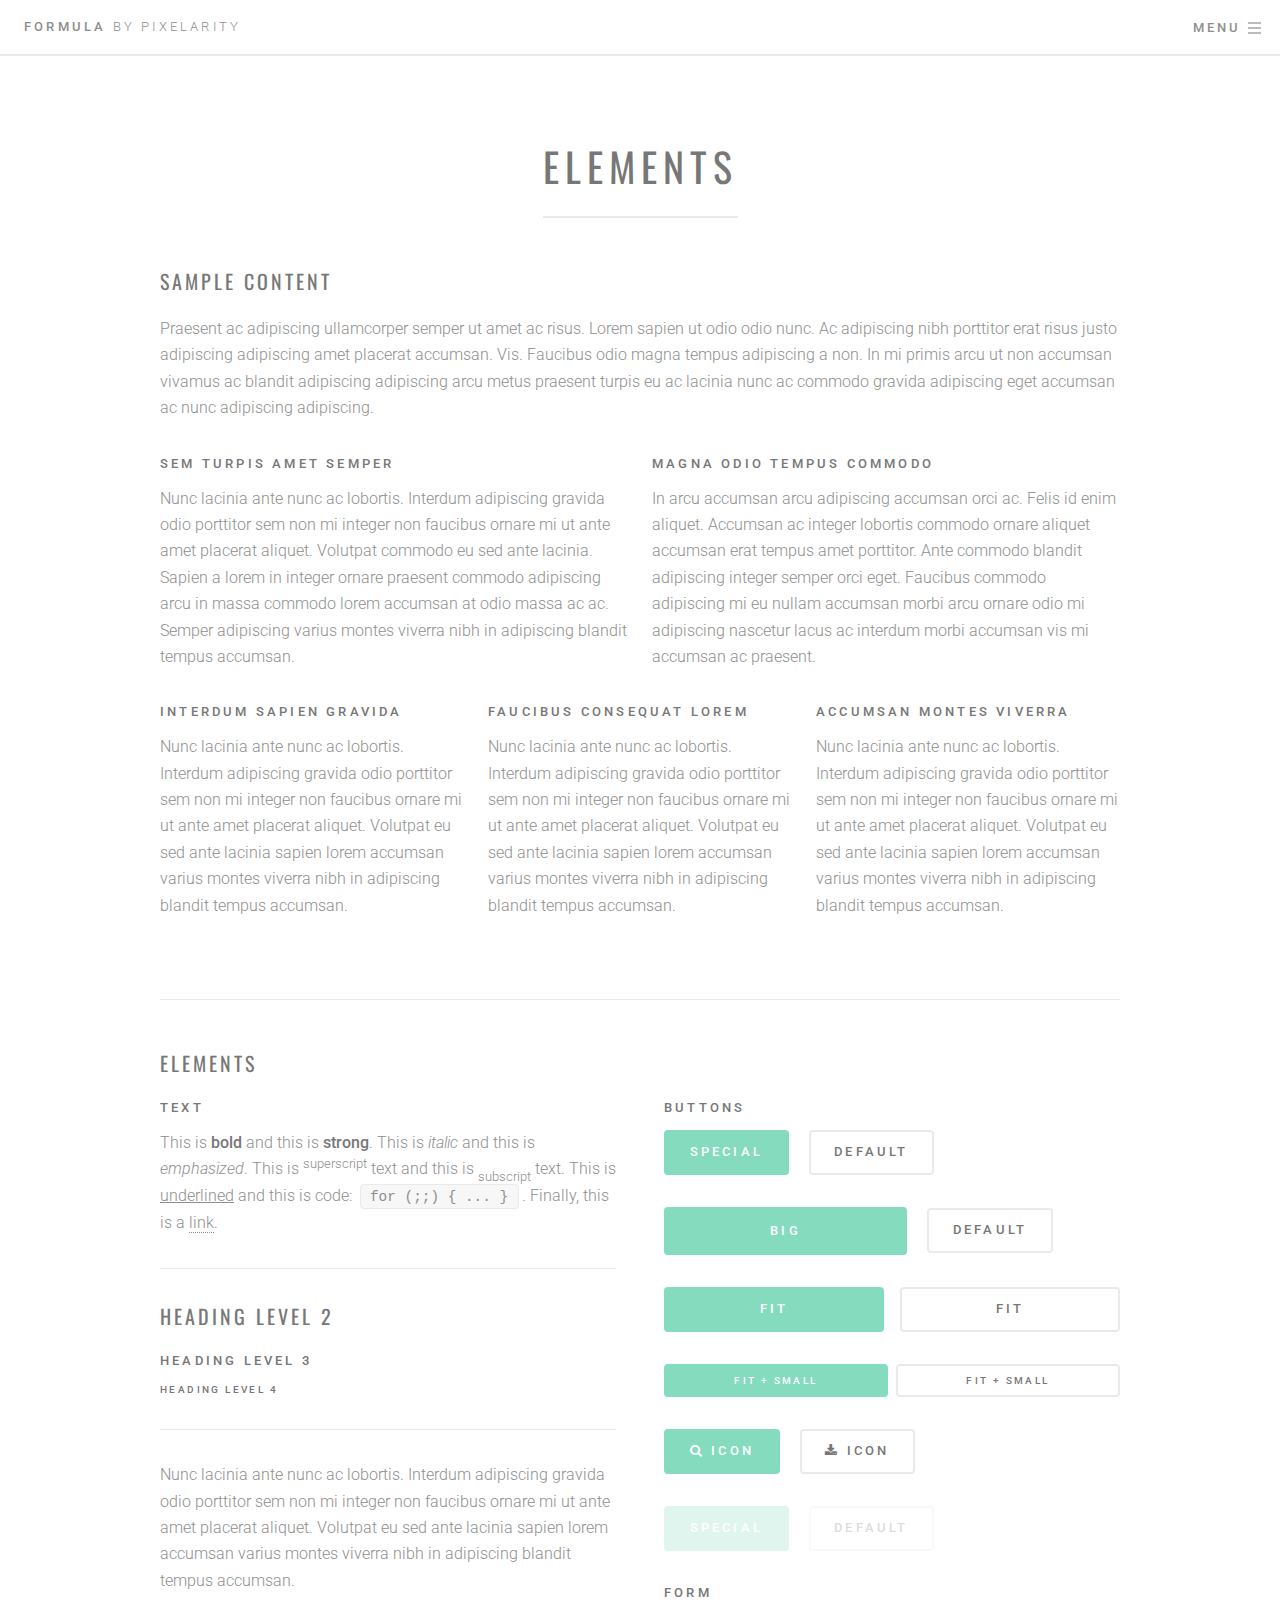
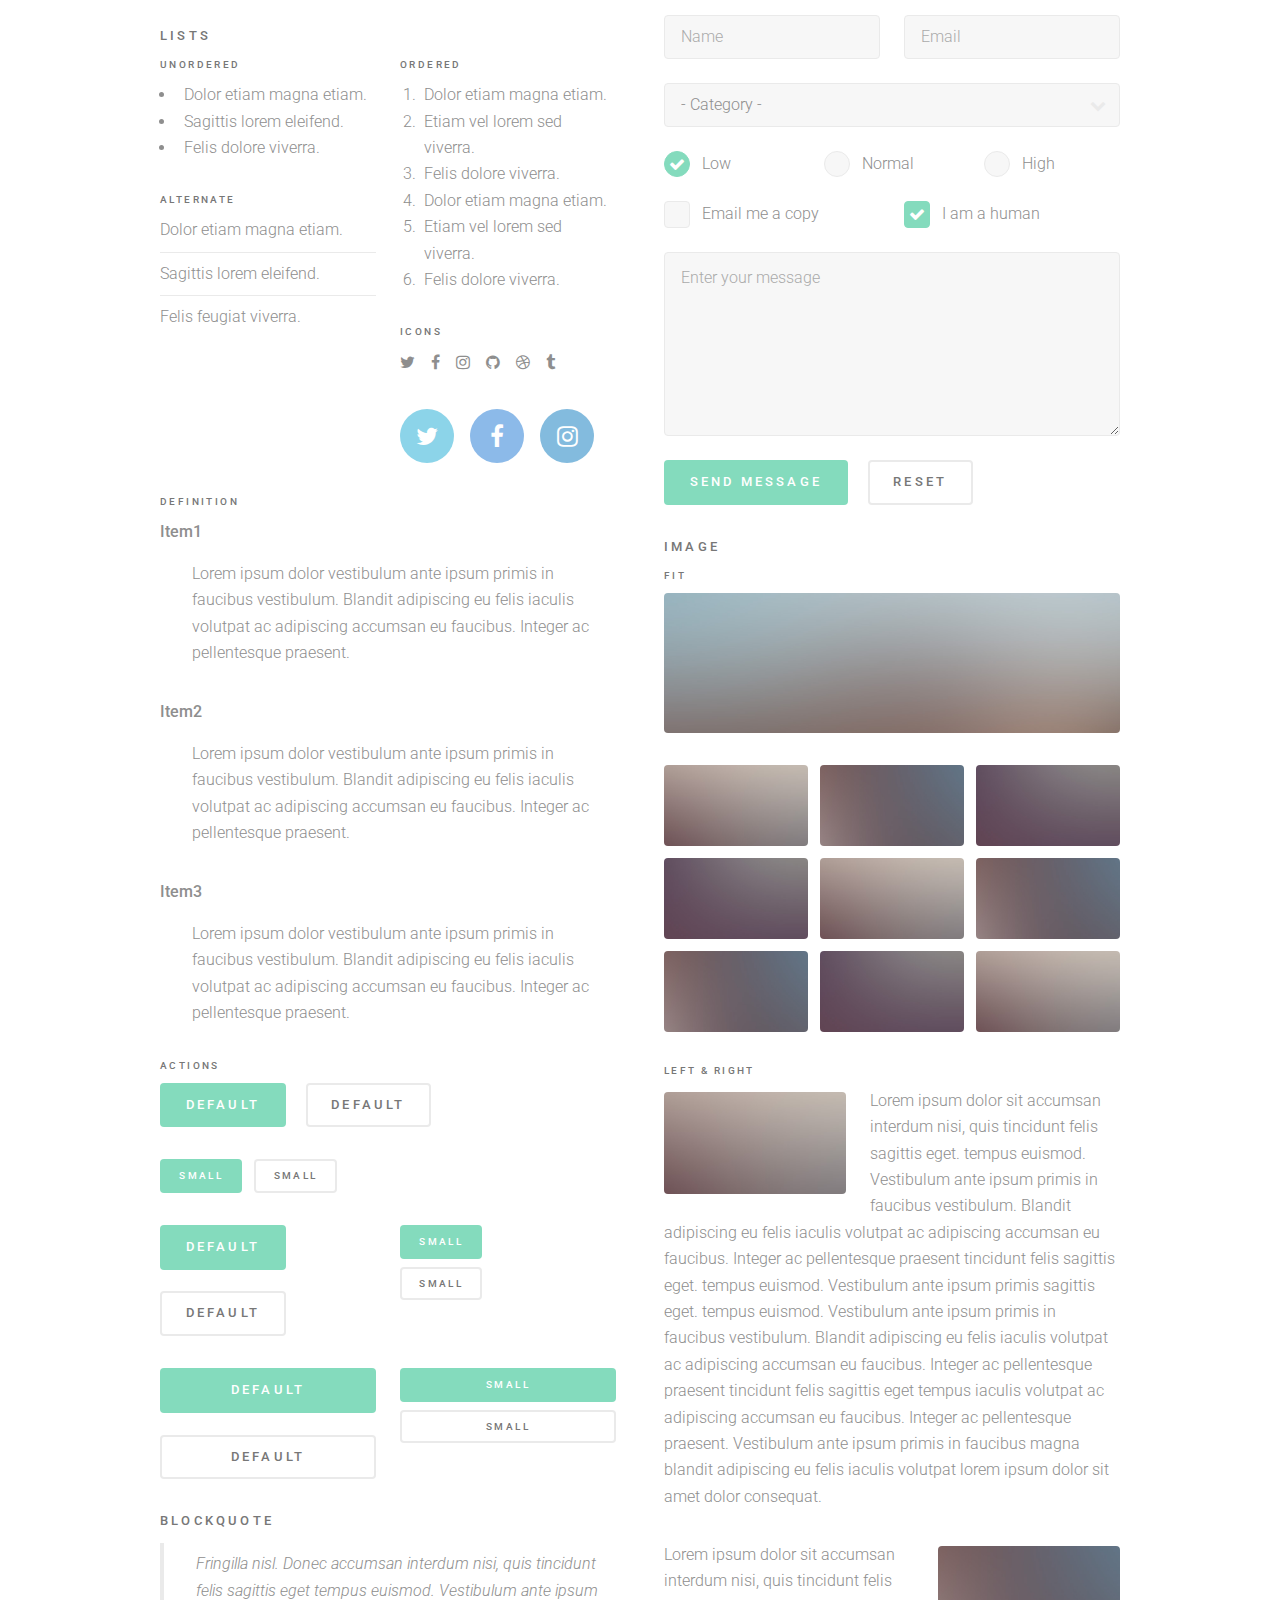
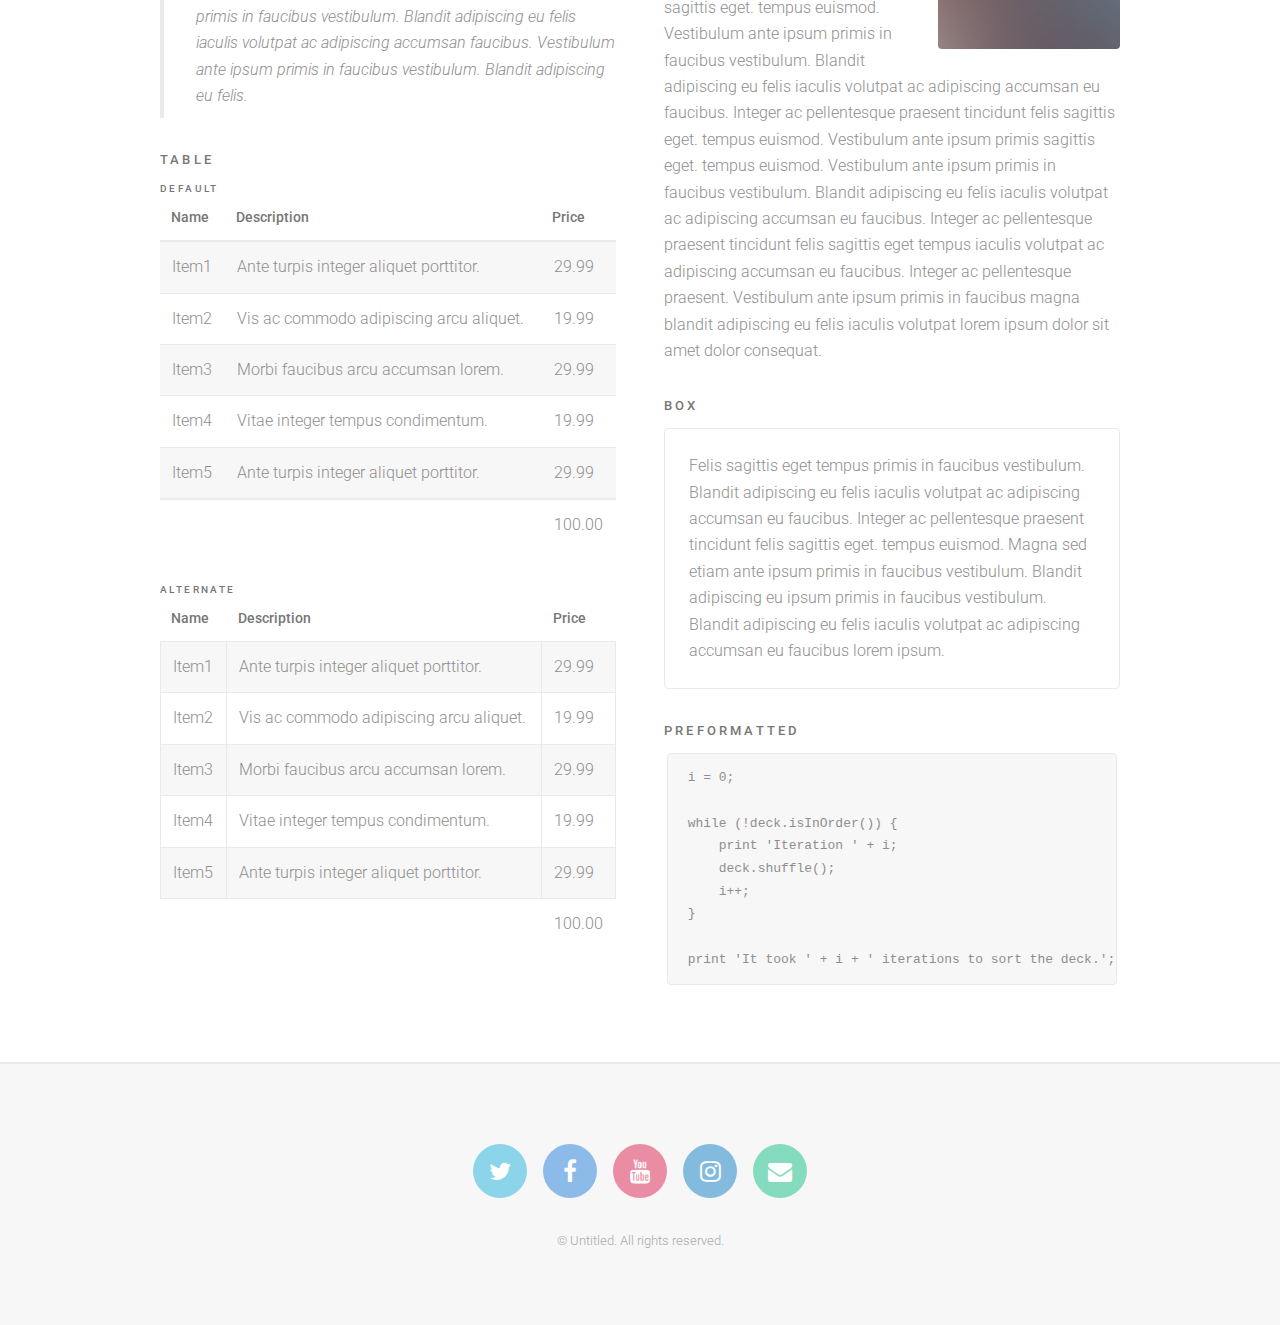
==== elements.html @ 095b9335 "Second commit" ====
<!DOCTYPE HTML>
<!--
	Formula by Pixelarity
	pixelarity.com | hello@pixelarity.com
	License: pixelarity.com/license
-->
<html>
	<head>
		<title>Untitled</title>
		<meta charset="utf-8" />
		<meta name="viewport" content="width=device-width, initial-scale=1" />
		<!--[if lte IE 8]><script src="assets/js/ie/html5shiv.js"></script><![endif]-->
		<link rel="stylesheet" href="assets/css/main.css" />
		<!--[if lte IE 9]><link rel="stylesheet" href="assets/css/ie9.css" /><![endif]-->
		<!--[if lte IE 8]><link rel="stylesheet" href="assets/css/ie8.css" /><![endif]-->
	</head>
	<body>

		<!-- Page Wrapper -->
			<div id="page-wrapper">

				<!-- Header -->
					<header id="header">
						<a href="index.html" class="logo">Formula <span>by Pixelarity</span></a>
						<nav>
							<ul>
								<li><a href="#menu">Menu</a></li>
							</ul>
						</nav>
					</header>

				<!-- Menu -->
					<nav id="menu">
						<ul class="links">
							<li><a href="index.html">Home</a></li>
							<li><a href="generic.html">Generic</a></li>
							<li><a href="elements.html">Elements</a></li>
						</ul>
						<ul class="actions vertical">
							<li><a href="#" class="button special fit">Sign Up</a></li>
							<li><a href="#" class="button fit">Log In</a></li>
						</ul>
					</nav>

				<!-- Wrapper -->
					<div id="wrapper">

						<!-- Main -->
							<section id="main" class="main">
								<div class="inner">
									<header class="major">
										<h1>Elements</h1>
									</header>

									<!-- Content -->
										<h2 id="content">Sample Content</h2>
										<p>Praesent ac adipiscing ullamcorper semper ut amet ac risus. Lorem sapien ut odio odio nunc. Ac adipiscing nibh porttitor erat risus justo adipiscing adipiscing amet placerat accumsan. Vis. Faucibus odio magna tempus adipiscing a non. In mi primis arcu ut non accumsan vivamus ac blandit adipiscing adipiscing arcu metus praesent turpis eu ac lacinia nunc ac commodo gravida adipiscing eget accumsan ac nunc adipiscing adipiscing.</p>
										<div class="row">
											<div class="6u 12u$(small)">
												<h3>Sem turpis amet semper</h3>
												<p>Nunc lacinia ante nunc ac lobortis. Interdum adipiscing gravida odio porttitor sem non mi integer non faucibus ornare mi ut ante amet placerat aliquet. Volutpat commodo eu sed ante lacinia. Sapien a lorem in integer ornare praesent commodo adipiscing arcu in massa commodo lorem accumsan at odio massa ac ac. Semper adipiscing varius montes viverra nibh in adipiscing blandit tempus accumsan.</p>
											</div>
											<div class="6u$ 12u$(small)">
												<h3>Magna odio tempus commodo</h3>
												<p>In arcu accumsan arcu adipiscing accumsan orci ac. Felis id enim aliquet. Accumsan ac integer lobortis commodo ornare aliquet accumsan erat tempus amet porttitor. Ante commodo blandit adipiscing integer semper orci eget. Faucibus commodo adipiscing mi eu nullam accumsan morbi arcu ornare odio mi adipiscing nascetur lacus ac interdum morbi accumsan vis mi accumsan ac praesent.</p>
											</div>
											<!-- Break -->
											<div class="4u 12u$(medium)">
												<h3>Interdum sapien gravida</h3>
												<p>Nunc lacinia ante nunc ac lobortis. Interdum adipiscing gravida odio porttitor sem non mi integer non faucibus ornare mi ut ante amet placerat aliquet. Volutpat eu sed ante lacinia sapien lorem accumsan varius montes viverra nibh in adipiscing blandit tempus accumsan.</p>
											</div>
											<div class="4u 12u$(medium)">
												<h3>Faucibus consequat lorem</h3>
												<p>Nunc lacinia ante nunc ac lobortis. Interdum adipiscing gravida odio porttitor sem non mi integer non faucibus ornare mi ut ante amet placerat aliquet. Volutpat eu sed ante lacinia sapien lorem accumsan varius montes viverra nibh in adipiscing blandit tempus accumsan.</p>
											</div>
											<div class="4u$ 12u$(medium)">
												<h3>Accumsan montes viverra</h3>
												<p>Nunc lacinia ante nunc ac lobortis. Interdum adipiscing gravida odio porttitor sem non mi integer non faucibus ornare mi ut ante amet placerat aliquet. Volutpat eu sed ante lacinia sapien lorem accumsan varius montes viverra nibh in adipiscing blandit tempus accumsan.</p>
											</div>
										</div>

									<hr class="major" />

									<!-- Elements -->
										<h2 id="elements">Elements</h2>
										<div class="row 200%">
											<div class="6u 12u$(medium)">

												<!-- Text stuff -->
													<h3>Text</h3>
													<p>This is <b>bold</b> and this is <strong>strong</strong>. This is <i>italic</i> and this is <em>emphasized</em>.
													This is <sup>superscript</sup> text and this is <sub>subscript</sub> text.
													This is <u>underlined</u> and this is code: <code>for (;;) { ... }</code>.
													Finally, this is a <a href="#">link</a>.</p>
													<hr />
													<h2>Heading Level 2</h2>
													<h3>Heading Level 3</h3>
													<h4>Heading Level 4</h4>
													<hr />
													<p>Nunc lacinia ante nunc ac lobortis. Interdum adipiscing gravida odio porttitor sem non mi integer non faucibus ornare mi ut ante amet placerat aliquet. Volutpat eu sed ante lacinia sapien lorem accumsan varius montes viverra nibh in adipiscing blandit tempus accumsan.</p>

												<!-- Lists -->
													<h3>Lists</h3>
													<div class="row">
														<div class="6u 12u$(small)">

															<h4>Unordered</h4>
															<ul>
																<li>Dolor etiam magna etiam.</li>
																<li>Sagittis lorem eleifend.</li>
																<li>Felis dolore viverra.</li>
															</ul>

															<h4>Alternate</h4>
															<ul class="alt">
																<li>Dolor etiam magna etiam.</li>
																<li>Sagittis lorem eleifend.</li>
																<li>Felis feugiat viverra.</li>
															</ul>

														</div>
														<div class="6u$ 12u$(small)">

															<h4>Ordered</h4>
															<ol>
																<li>Dolor etiam magna etiam.</li>
																<li>Etiam vel lorem sed viverra.</li>
																<li>Felis dolore viverra.</li>
																<li>Dolor etiam magna etiam.</li>
																<li>Etiam vel lorem sed viverra.</li>
																<li>Felis dolore viverra.</li>
															</ol>

															<h4>Icons</h4>
															<ul class="icons">
																<li><a href="#" class="icon fa-twitter"><span class="label">Twitter</span></a></li>
																<li><a href="#" class="icon fa-facebook"><span class="label">Facebook</span></a></li>
																<li><a href="#" class="icon fa-instagram"><span class="label">Instagram</span></a></li>
																<li><a href="#" class="icon fa-github"><span class="label">Github</span></a></li>
																<li><a href="#" class="icon fa-dribbble"><span class="label">Dribbble</span></a></li>
																<li><a href="#" class="icon fa-tumblr"><span class="label">Tumblr</span></a></li>
															</ul>
															<ul class="icons">
																<li><a href="#" class="icon alt fa-twitter"><span class="label">Twitter</span></a></li>
																<li><a href="#" class="icon alt fa-facebook"><span class="label">Facebook</span></a></li>
																<li><a href="#" class="icon alt fa-instagram"><span class="label">Instagram</span></a></li>
															</ul>

														</div>
													</div>
													<h4>Definition</h4>
													<dl>
														<dt>Item1</dt>
														<dd>
															<p>Lorem ipsum dolor vestibulum ante ipsum primis in faucibus vestibulum. Blandit adipiscing eu felis iaculis volutpat ac adipiscing accumsan eu faucibus. Integer ac pellentesque praesent.</p>
														</dd>
														<dt>Item2</dt>
														<dd>
															<p>Lorem ipsum dolor vestibulum ante ipsum primis in faucibus vestibulum. Blandit adipiscing eu felis iaculis volutpat ac adipiscing accumsan eu faucibus. Integer ac pellentesque praesent.</p>
														</dd>
														<dt>Item3</dt>
														<dd>
															<p>Lorem ipsum dolor vestibulum ante ipsum primis in faucibus vestibulum. Blandit adipiscing eu felis iaculis volutpat ac adipiscing accumsan eu faucibus. Integer ac pellentesque praesent.</p>
														</dd>
													</dl>

													<h4>Actions</h4>
													<ul class="actions">
														<li><a href="#" class="button special">Default</a></li>
														<li><a href="#" class="button">Default</a></li>
													</ul>
													<ul class="actions small">
														<li><a href="#" class="button special small">Small</a></li>
														<li><a href="#" class="button small">Small</a></li>
													</ul>
													<div class="row">
														<div class="6u 12u$(small)">
															<ul class="actions vertical">
																<li><a href="#" class="button special">Default</a></li>
																<li><a href="#" class="button">Default</a></li>
															</ul>
														</div>
														<div class="6u$ 12u$(small)">
															<ul class="actions vertical small">
																<li><a href="#" class="button special small">Small</a></li>
																<li><a href="#" class="button small">Small</a></li>
															</ul>
														</div>
														<div class="6u 12u$(small)">
															<ul class="actions vertical">
																<li><a href="#" class="button special fit">Default</a></li>
																<li><a href="#" class="button fit">Default</a></li>
															</ul>
														</div>
														<div class="6u$ 12u$(small)">
															<ul class="actions vertical small">
																<li><a href="#" class="button special small fit">Small</a></li>
																<li><a href="#" class="button small fit">Small</a></li>
															</ul>
														</div>
													</div>

												<!-- Blockquote -->
													<h3>Blockquote</h3>
													<blockquote>Fringilla nisl. Donec accumsan interdum nisi, quis tincidunt felis sagittis eget tempus euismod. Vestibulum ante ipsum primis in faucibus vestibulum. Blandit adipiscing eu felis iaculis volutpat ac adipiscing accumsan faucibus. Vestibulum ante ipsum primis in faucibus vestibulum. Blandit adipiscing eu felis.</blockquote>

												<!-- Table -->
													<h3>Table</h3>

													<h4>Default</h4>
													<div class="table-wrapper">
														<table>
															<thead>
																<tr>
																	<th>Name</th>
																	<th>Description</th>
																	<th>Price</th>
																</tr>
															</thead>
															<tbody>
																<tr>
																	<td>Item1</td>
																	<td>Ante turpis integer aliquet porttitor.</td>
																	<td>29.99</td>
																</tr>
																<tr>
																	<td>Item2</td>
																	<td>Vis ac commodo adipiscing arcu aliquet.</td>
																	<td>19.99</td>
																</tr>
																<tr>
																	<td>Item3</td>
																	<td> Morbi faucibus arcu accumsan lorem.</td>
																	<td>29.99</td>
																</tr>
																<tr>
																	<td>Item4</td>
																	<td>Vitae integer tempus condimentum.</td>
																	<td>19.99</td>
																</tr>
																<tr>
																	<td>Item5</td>
																	<td>Ante turpis integer aliquet porttitor.</td>
																	<td>29.99</td>
																</tr>
															</tbody>
															<tfoot>
																<tr>
																	<td colspan="2"></td>
																	<td>100.00</td>
																</tr>
															</tfoot>
														</table>
													</div>

													<h4>Alternate</h4>
													<div class="table-wrapper">
														<table class="alt">
															<thead>
																<tr>
																	<th>Name</th>
																	<th>Description</th>
																	<th>Price</th>
																</tr>
															</thead>
															<tbody>
																<tr>
																	<td>Item1</td>
																	<td>Ante turpis integer aliquet porttitor.</td>
																	<td>29.99</td>
																</tr>
																<tr>
																	<td>Item2</td>
																	<td>Vis ac commodo adipiscing arcu aliquet.</td>
																	<td>19.99</td>
																</tr>
																<tr>
																	<td>Item3</td>
																	<td> Morbi faucibus arcu accumsan lorem.</td>
																	<td>29.99</td>
																</tr>
																<tr>
																	<td>Item4</td>
																	<td>Vitae integer tempus condimentum.</td>
																	<td>19.99</td>
																</tr>
																<tr>
																	<td>Item5</td>
																	<td>Ante turpis integer aliquet porttitor.</td>
																	<td>29.99</td>
																</tr>
															</tbody>
															<tfoot>
																<tr>
																	<td colspan="2"></td>
																	<td>100.00</td>
																</tr>
															</tfoot>
														</table>
													</div>

											</div>
											<div class="6u$ 12u$(medium)">

												<!-- Buttons -->
													<h3>Buttons</h3>
													<ul class="actions">
														<li><a href="#" class="button special">Special</a></li>
														<li><a href="#" class="button">Default</a></li>
													</ul>
													<ul class="actions">
														<li><a href="#" class="button special big">Big</a></li>
														<li><a href="#" class="button">Default</a></li>
													</ul>
													<ul class="actions fit">
														<li><a href="#" class="button special fit">Fit</a></li>
														<li><a href="#" class="button fit">Fit</a></li>
													</ul>
													<ul class="actions fit small">
														<li><a href="#" class="button special fit small">Fit + Small</a></li>
														<li><a href="#" class="button fit small">Fit + Small</a></li>
													</ul>
													<ul class="actions">
														<li><a href="#" class="button special icon fa-search">Icon</a></li>
														<li><a href="#" class="button icon fa-download">Icon</a></li>
													</ul>
													<ul class="actions">
														<li><span class="button special disabled">Special</span></li>
														<li><span class="button disabled">Default</span></li>
													</ul>

												<!-- Form -->
													<h3>Form</h3>

													<form method="post" action="#">
														<div class="row uniform">
															<div class="6u 12u$(xsmall)">
																<input type="text" name="name" id="name" value="" placeholder="Name" />
															</div>
															<div class="6u$ 12u$(xsmall)">
																<input type="email" name="email" id="email" value="" placeholder="Email" />
															</div>
															<!-- Break -->
															<div class="12u$">
																<div class="select-wrapper">
																	<select name="category" id="category">
																		<option value="">- Category -</option>
																		<option value="1">Manufacturing</option>
																		<option value="1">Shipping</option>
																		<option value="1">Administration</option>
																		<option value="1">Human Resources</option>
																	</select>
																</div>
															</div>
															<!-- Break -->
															<div class="4u 12u$(small)">
																<input type="radio" id="priority-low" name="priority" checked>
																<label for="priority-low">Low</label>
															</div>
															<div class="4u 12u$(small)">
																<input type="radio" id="priority-normal" name="priority">
																<label for="priority-normal">Normal</label>
															</div>
															<div class="4u$ 12u$(small)">
																<input type="radio" id="priority-high" name="priority">
																<label for="priority-high">High</label>
															</div>
															<!-- Break -->
															<div class="6u 12u$(small)">
																<input type="checkbox" id="copy" name="copy">
																<label for="copy">Email me a copy</label>
															</div>
															<div class="6u$ 12u$(small)">
																<input type="checkbox" id="human" name="human" checked>
																<label for="human">I am a human</label>
															</div>
															<!-- Break -->
															<div class="12u$">
																<textarea name="message" id="message" placeholder="Enter your message" rows="6"></textarea>
															</div>
															<!-- Break -->
															<div class="12u$">
																<ul class="actions">
																	<li><input type="submit" value="Send Message" class="special" /></li>
																	<li><input type="reset" value="Reset" /></li>
																</ul>
															</div>
														</div>
													</form>

												<!-- Image -->
													<h3>Image</h3>

													<h4>Fit</h4>
													<span class="image fit"><img src="images/pic04.jpg" alt="" /></span>
													<div class="box alt">
														<div class="row 50% uniform">
															<div class="4u"><span class="image fit"><img src="images/pic05.jpg" alt="" /></span></div>
															<div class="4u"><span class="image fit"><img src="images/pic06.jpg" alt="" /></span></div>
															<div class="4u$"><span class="image fit"><img src="images/pic07.jpg" alt="" /></span></div>
															<!-- Break -->
															<div class="4u"><span class="image fit"><img src="images/pic07.jpg" alt="" /></span></div>
															<div class="4u"><span class="image fit"><img src="images/pic05.jpg" alt="" /></span></div>
															<div class="4u$"><span class="image fit"><img src="images/pic06.jpg" alt="" /></span></div>
															<!-- Break -->
															<div class="4u"><span class="image fit"><img src="images/pic06.jpg" alt="" /></span></div>
															<div class="4u"><span class="image fit"><img src="images/pic07.jpg" alt="" /></span></div>
															<div class="4u$"><span class="image fit"><img src="images/pic05.jpg" alt="" /></span></div>
														</div>
													</div>

													<h4>Left &amp; Right</h4>
													<p><span class="image left"><img src="images/pic05.jpg" alt="" /></span>Lorem ipsum dolor sit accumsan interdum nisi, quis tincidunt felis sagittis eget. tempus euismod. Vestibulum ante ipsum primis in faucibus vestibulum. Blandit adipiscing eu felis iaculis volutpat ac adipiscing accumsan eu faucibus. Integer ac pellentesque praesent tincidunt felis sagittis eget. tempus euismod. Vestibulum ante ipsum primis sagittis eget. tempus euismod. Vestibulum ante ipsum primis in faucibus vestibulum. Blandit adipiscing eu felis iaculis volutpat ac adipiscing accumsan eu faucibus. Integer ac pellentesque praesent tincidunt felis sagittis eget tempus iaculis volutpat ac adipiscing accumsan eu faucibus. Integer ac pellentesque praesent. Vestibulum ante ipsum primis in faucibus magna blandit adipiscing eu felis iaculis volutpat lorem ipsum dolor sit amet dolor consequat.</p>
													<p><span class="image right"><img src="images/pic06.jpg" alt="" /></span>Lorem ipsum dolor sit accumsan interdum nisi, quis tincidunt felis sagittis eget. tempus euismod. Vestibulum ante ipsum primis in faucibus vestibulum. Blandit adipiscing eu felis iaculis volutpat ac adipiscing accumsan eu faucibus. Integer ac pellentesque praesent tincidunt felis sagittis eget. tempus euismod. Vestibulum ante ipsum primis sagittis eget. tempus euismod. Vestibulum ante ipsum primis in faucibus vestibulum. Blandit adipiscing eu felis iaculis volutpat ac adipiscing accumsan eu faucibus. Integer ac pellentesque praesent tincidunt felis sagittis eget tempus iaculis volutpat ac adipiscing accumsan eu faucibus. Integer ac pellentesque praesent. Vestibulum ante ipsum primis in faucibus magna blandit adipiscing eu felis iaculis volutpat lorem ipsum dolor sit amet dolor consequat.</p>

												<!-- Box -->
													<h3>Box</h3>
													<div class="box">
														<p>Felis sagittis eget tempus primis in faucibus vestibulum. Blandit adipiscing eu felis iaculis volutpat ac adipiscing accumsan eu faucibus. Integer ac pellentesque praesent tincidunt felis sagittis eget. tempus euismod. Magna sed etiam ante ipsum primis in faucibus vestibulum. Blandit adipiscing eu ipsum primis in faucibus vestibulum. Blandit adipiscing eu felis iaculis volutpat ac adipiscing accumsan eu faucibus lorem ipsum.</p>
													</div>

												<!-- Preformatted Code -->
													<h3>Preformatted</h3>
													<pre><code>i = 0;

while (!deck.isInOrder()) {
    print 'Iteration ' + i;
    deck.shuffle();
    i++;
}

print 'It took ' + i + ' iterations to sort the deck.';
</code></pre>

											</div>
										</div>


								</div>
							</section>

					</div>

				<!-- Footer -->
					<footer id="footer">
						<div class="inner">
							<ul class="icons">
								<li><a href="#" class="icon alt fa-twitter"><span class="label">Twitter</span></a></li>
								<li><a href="#" class="icon alt fa-facebook"><span class="label">Facebook</span></a></li>
								<li><a href="#" class="icon alt fa-youtube"><span class="label">YouTube</span></a></li>
								<li><a href="#" class="icon alt fa-instagram"><span class="label">Instagram</span></a></li>
								<li><a href="#" class="icon alt fa-envelope"><span class="label">Email</span></a></li>
							</ul>
						</div>
						<p class="copyright">&copy; Untitled. All rights reserved.</p>
					</footer>

			</div>

		<!-- Scripts -->
			<script src="assets/js/jquery.min.js"></script>
			<script src="assets/js/jquery.scrolly.min.js"></script>
			<script src="assets/js/jquery.scrollex.min.js"></script>
			<script src="assets/js/skel.min.js"></script>
			<script src="assets/js/util.js"></script>
			<!--[if lte IE 8]><script src="assets/js/ie/respond.min.js"></script><![endif]-->
			<script src="assets/js/main.js"></script>

	</body>
</html>
---- assets/css/main.css ----
@import url(font-awesome.min.css);
@import url("https://fonts.googleapis.com/css?family=Roboto:300,500|Oswald:400");

/*
	Formula by Pixelarity
	pixelarity.com | hello@pixelarity.com
	License: pixelarity.com/license
*/

/* Reset */

	html, body, div, span, applet, object, iframe, h1, h2, h3, h4, h5, h6, p, blockquote, pre, a, abbr, acronym, address, big, cite, code, del, dfn, em, img, ins, kbd, q, s, samp, small, strike, strong, sub, sup, tt, var, b, u, i, center, dl, dt, dd, ol, ul, li, fieldset, form, label, legend, table, caption, tbody, tfoot, thead, tr, th, td, article, aside, canvas, details, embed, figure, figcaption, footer, header, hgroup, menu, nav, output, ruby, section, summary, time, mark, audio, video {
		margin: 0;
		padding: 0;
		border: 0;
		font-size: 100%;
		font: inherit;
		vertical-align: baseline;
	}

	article, aside, details, figcaption, figure, footer, header, hgroup, menu, nav, section {
		display: block;
	}

	body {
		line-height: 1;
	}

	ol, ul {
		list-style: none;
	}

	blockquote, q {
		quotes: none;
	}

	blockquote:before, blockquote:after, q:before, q:after {
		content: '';
		content: none;
	}

	table {
		border-collapse: collapse;
		border-spacing: 0;
	}

	body {
		-webkit-text-size-adjust: none;
	}

/* Box Model */

	*, *:before, *:after {
		-moz-box-sizing: border-box;
		-webkit-box-sizing: border-box;
		box-sizing: border-box;
	}

/* Grid */

	.row {
		border-bottom: solid 1px transparent;
		-moz-box-sizing: border-box;
		-webkit-box-sizing: border-box;
		box-sizing: border-box;
	}

	.row > * {
		float: left;
		-moz-box-sizing: border-box;
		-webkit-box-sizing: border-box;
		box-sizing: border-box;
	}

	.row:after, .row:before {
		content: '';
		display: block;
		clear: both;
		height: 0;
	}

	.row.uniform > * > :first-child {
		margin-top: 0;
	}

	.row.uniform > * > :last-child {
		margin-bottom: 0;
	}

	.row.\30 \25 > * {
		padding: 0 0 0 0em;
	}

	.row.\30 \25 {
		margin: 0 0 -1px 0em;
	}

	.row.uniform.\30 \25 > * {
		padding: 0em 0 0 0em;
	}

	.row.uniform.\30 \25 {
		margin: 0em 0 -1px 0em;
	}

	.row > * {
		padding: 0 0 0 2em;
	}

	.row {
		margin: 0 0 -1px -2em;
	}

	.row.uniform > * {
		padding: 2em 0 0 2em;
	}

	.row.uniform {
		margin: -2em 0 -1px -2em;
	}

	.row.\32 00\25 > * {
		padding: 0 0 0 4em;
	}

	.row.\32 00\25 {
		margin: 0 0 -1px -4em;
	}

	.row.uniform.\32 00\25 > * {
		padding: 4em 0 0 4em;
	}

	.row.uniform.\32 00\25 {
		margin: -4em 0 -1px -4em;
	}

	.row.\31 50\25 > * {
		padding: 0 0 0 3em;
	}

	.row.\31 50\25 {
		margin: 0 0 -1px -3em;
	}

	.row.uniform.\31 50\25 > * {
		padding: 3em 0 0 3em;
	}

	.row.uniform.\31 50\25 {
		margin: -3em 0 -1px -3em;
	}

	.row.\35 0\25 > * {
		padding: 0 0 0 1em;
	}

	.row.\35 0\25 {
		margin: 0 0 -1px -1em;
	}

	.row.uniform.\35 0\25 > * {
		padding: 1em 0 0 1em;
	}

	.row.uniform.\35 0\25 {
		margin: -1em 0 -1px -1em;
	}

	.row.\32 5\25 > * {
		padding: 0 0 0 0.5em;
	}

	.row.\32 5\25 {
		margin: 0 0 -1px -0.5em;
	}

	.row.uniform.\32 5\25 > * {
		padding: 0.5em 0 0 0.5em;
	}

	.row.uniform.\32 5\25 {
		margin: -0.5em 0 -1px -0.5em;
	}

	.\31 2u, .\31 2u\24 {
		width: 100%;
		clear: none;
		margin-left: 0;
	}

	.\31 1u, .\31 1u\24 {
		width: 91.6666666667%;
		clear: none;
		margin-left: 0;
	}

	.\31 0u, .\31 0u\24 {
		width: 83.3333333333%;
		clear: none;
		margin-left: 0;
	}

	.\39 u, .\39 u\24 {
		width: 75%;
		clear: none;
		margin-left: 0;
	}

	.\38 u, .\38 u\24 {
		width: 66.6666666667%;
		clear: none;
		margin-left: 0;
	}

	.\37 u, .\37 u\24 {
		width: 58.3333333333%;
		clear: none;
		margin-left: 0;
	}

	.\36 u, .\36 u\24 {
		width: 50%;
		clear: none;
		margin-left: 0;
	}

	.\35 u, .\35 u\24 {
		width: 41.6666666667%;
		clear: none;
		margin-left: 0;
	}

	.\34 u, .\34 u\24 {
		width: 33.3333333333%;
		clear: none;
		margin-left: 0;
	}

	.\33 u, .\33 u\24 {
		width: 25%;
		clear: none;
		margin-left: 0;
	}

	.\32 u, .\32 u\24 {
		width: 16.6666666667%;
		clear: none;
		margin-left: 0;
	}

	.\31 u, .\31 u\24 {
		width: 8.3333333333%;
		clear: none;
		margin-left: 0;
	}

	.\31 2u\24 + *,
	.\31 1u\24 + *,
	.\31 0u\24 + *,
	.\39 u\24 + *,
	.\38 u\24 + *,
	.\37 u\24 + *,
	.\36 u\24 + *,
	.\35 u\24 + *,
	.\34 u\24 + *,
	.\33 u\24 + *,
	.\32 u\24 + *,
	.\31 u\24 + * {
		clear: left;
	}

	.\-11u {
		margin-left: 91.66667%;
	}

	.\-10u {
		margin-left: 83.33333%;
	}

	.\-9u {
		margin-left: 75%;
	}

	.\-8u {
		margin-left: 66.66667%;
	}

	.\-7u {
		margin-left: 58.33333%;
	}

	.\-6u {
		margin-left: 50%;
	}

	.\-5u {
		margin-left: 41.66667%;
	}

	.\-4u {
		margin-left: 33.33333%;
	}

	.\-3u {
		margin-left: 25%;
	}

	.\-2u {
		margin-left: 16.66667%;
	}

	.\-1u {
		margin-left: 8.33333%;
	}

	@media screen and (max-width: 1680px) {

		.row > * {
			padding: 0 0 0 2em;
		}

		.row {
			margin: 0 0 -1px -2em;
		}

		.row.uniform > * {
			padding: 2em 0 0 2em;
		}

		.row.uniform {
			margin: -2em 0 -1px -2em;
		}

		.row.\32 00\25 > * {
			padding: 0 0 0 4em;
		}

		.row.\32 00\25 {
			margin: 0 0 -1px -4em;
		}

		.row.uniform.\32 00\25 > * {
			padding: 4em 0 0 4em;
		}

		.row.uniform.\32 00\25 {
			margin: -4em 0 -1px -4em;
		}

		.row.\31 50\25 > * {
			padding: 0 0 0 3em;
		}

		.row.\31 50\25 {
			margin: 0 0 -1px -3em;
		}

		.row.uniform.\31 50\25 > * {
			padding: 3em 0 0 3em;
		}

		.row.uniform.\31 50\25 {
			margin: -3em 0 -1px -3em;
		}

		.row.\35 0\25 > * {
			padding: 0 0 0 1em;
		}

		.row.\35 0\25 {
			margin: 0 0 -1px -1em;
		}

		.row.uniform.\35 0\25 > * {
			padding: 1em 0 0 1em;
		}

		.row.uniform.\35 0\25 {
			margin: -1em 0 -1px -1em;
		}

		.row.\32 5\25 > * {
			padding: 0 0 0 0.5em;
		}

		.row.\32 5\25 {
			margin: 0 0 -1px -0.5em;
		}

		.row.uniform.\32 5\25 > * {
			padding: 0.5em 0 0 0.5em;
		}

		.row.uniform.\32 5\25 {
			margin: -0.5em 0 -1px -0.5em;
		}

		.\31 2u\28xlarge\29, .\31 2u\24\28xlarge\29 {
			width: 100%;
			clear: none;
			margin-left: 0;
		}

		.\31 1u\28xlarge\29, .\31 1u\24\28xlarge\29 {
			width: 91.6666666667%;
			clear: none;
			margin-left: 0;
		}

		.\31 0u\28xlarge\29, .\31 0u\24\28xlarge\29 {
			width: 83.3333333333%;
			clear: none;
			margin-left: 0;
		}

		.\39 u\28xlarge\29, .\39 u\24\28xlarge\29 {
			width: 75%;
			clear: none;
			margin-left: 0;
		}

		.\38 u\28xlarge\29, .\38 u\24\28xlarge\29 {
			width: 66.6666666667%;
			clear: none;
			margin-left: 0;
		}

		.\37 u\28xlarge\29, .\37 u\24\28xlarge\29 {
			width: 58.3333333333%;
			clear: none;
			margin-left: 0;
		}

		.\36 u\28xlarge\29, .\36 u\24\28xlarge\29 {
			width: 50%;
			clear: none;
			margin-left: 0;
		}

		.\35 u\28xlarge\29, .\35 u\24\28xlarge\29 {
			width: 41.6666666667%;
			clear: none;
			margin-left: 0;
		}

		.\34 u\28xlarge\29, .\34 u\24\28xlarge\29 {
			width: 33.3333333333%;
			clear: none;
			margin-left: 0;
		}

		.\33 u\28xlarge\29, .\33 u\24\28xlarge\29 {
			width: 25%;
			clear: none;
			margin-left: 0;
		}

		.\32 u\28xlarge\29, .\32 u\24\28xlarge\29 {
			width: 16.6666666667%;
			clear: none;
			margin-left: 0;
		}

		.\31 u\28xlarge\29, .\31 u\24\28xlarge\29 {
			width: 8.3333333333%;
			clear: none;
			margin-left: 0;
		}

		.\31 2u\24\28xlarge\29 + *,
		.\31 1u\24\28xlarge\29 + *,
		.\31 0u\24\28xlarge\29 + *,
		.\39 u\24\28xlarge\29 + *,
		.\38 u\24\28xlarge\29 + *,
		.\37 u\24\28xlarge\29 + *,
		.\36 u\24\28xlarge\29 + *,
		.\35 u\24\28xlarge\29 + *,
		.\34 u\24\28xlarge\29 + *,
		.\33 u\24\28xlarge\29 + *,
		.\32 u\24\28xlarge\29 + *,
		.\31 u\24\28xlarge\29 + * {
			clear: left;
		}

		.\-11u\28xlarge\29 {
			margin-left: 91.66667%;
		}

		.\-10u\28xlarge\29 {
			margin-left: 83.33333%;
		}

		.\-9u\28xlarge\29 {
			margin-left: 75%;
		}

		.\-8u\28xlarge\29 {
			margin-left: 66.66667%;
		}

		.\-7u\28xlarge\29 {
			margin-left: 58.33333%;
		}

		.\-6u\28xlarge\29 {
			margin-left: 50%;
		}

		.\-5u\28xlarge\29 {
			margin-left: 41.66667%;
		}

		.\-4u\28xlarge\29 {
			margin-left: 33.33333%;
		}

		.\-3u\28xlarge\29 {
			margin-left: 25%;
		}

		.\-2u\28xlarge\29 {
			margin-left: 16.66667%;
		}

		.\-1u\28xlarge\29 {
			margin-left: 8.33333%;
		}

	}

	@media screen and (max-width: 1280px) {

		.row > * {
			padding: 0 0 0 1.5em;
		}

		.row {
			margin: 0 0 -1px -1.5em;
		}

		.row.uniform > * {
			padding: 1.5em 0 0 1.5em;
		}

		.row.uniform {
			margin: -1.5em 0 -1px -1.5em;
		}

		.row.\32 00\25 > * {
			padding: 0 0 0 3em;
		}

		.row.\32 00\25 {
			margin: 0 0 -1px -3em;
		}

		.row.uniform.\32 00\25 > * {
			padding: 3em 0 0 3em;
		}

		.row.uniform.\32 00\25 {
			margin: -3em 0 -1px -3em;
		}

		.row.\31 50\25 > * {
			padding: 0 0 0 2.25em;
		}

		.row.\31 50\25 {
			margin: 0 0 -1px -2.25em;
		}

		.row.uniform.\31 50\25 > * {
			padding: 2.25em 0 0 2.25em;
		}

		.row.uniform.\31 50\25 {
			margin: -2.25em 0 -1px -2.25em;
		}

		.row.\35 0\25 > * {
			padding: 0 0 0 0.75em;
		}

		.row.\35 0\25 {
			margin: 0 0 -1px -0.75em;
		}

		.row.uniform.\35 0\25 > * {
			padding: 0.75em 0 0 0.75em;
		}

		.row.uniform.\35 0\25 {
			margin: -0.75em 0 -1px -0.75em;
		}

		.row.\32 5\25 > * {
			padding: 0 0 0 0.375em;
		}

		.row.\32 5\25 {
			margin: 0 0 -1px -0.375em;
		}

		.row.uniform.\32 5\25 > * {
			padding: 0.375em 0 0 0.375em;
		}

		.row.uniform.\32 5\25 {
			margin: -0.375em 0 -1px -0.375em;
		}

		.\31 2u\28large\29, .\31 2u\24\28large\29 {
			width: 100%;
			clear: none;
			margin-left: 0;
		}

		.\31 1u\28large\29, .\31 1u\24\28large\29 {
			width: 91.6666666667%;
			clear: none;
			margin-left: 0;
		}

		.\31 0u\28large\29, .\31 0u\24\28large\29 {
			width: 83.3333333333%;
			clear: none;
			margin-left: 0;
		}

		.\39 u\28large\29, .\39 u\24\28large\29 {
			width: 75%;
			clear: none;
			margin-left: 0;
		}

		.\38 u\28large\29, .\38 u\24\28large\29 {
			width: 66.6666666667%;
			clear: none;
			margin-left: 0;
		}

		.\37 u\28large\29, .\37 u\24\28large\29 {
			width: 58.3333333333%;
			clear: none;
			margin-left: 0;
		}

		.\36 u\28large\29, .\36 u\24\28large\29 {
			width: 50%;
			clear: none;
			margin-left: 0;
		}

		.\35 u\28large\29, .\35 u\24\28large\29 {
			width: 41.6666666667%;
			clear: none;
			margin-left: 0;
		}

		.\34 u\28large\29, .\34 u\24\28large\29 {
			width: 33.3333333333%;
			clear: none;
			margin-left: 0;
		}

		.\33 u\28large\29, .\33 u\24\28large\29 {
			width: 25%;
			clear: none;
			margin-left: 0;
		}

		.\32 u\28large\29, .\32 u\24\28large\29 {
			width: 16.6666666667%;
			clear: none;
			margin-left: 0;
		}

		.\31 u\28large\29, .\31 u\24\28large\29 {
			width: 8.3333333333%;
			clear: none;
			margin-left: 0;
		}

		.\31 2u\24\28large\29 + *,
		.\31 1u\24\28large\29 + *,
		.\31 0u\24\28large\29 + *,
		.\39 u\24\28large\29 + *,
		.\38 u\24\28large\29 + *,
		.\37 u\24\28large\29 + *,
		.\36 u\24\28large\29 + *,
		.\35 u\24\28large\29 + *,
		.\34 u\24\28large\29 + *,
		.\33 u\24\28large\29 + *,
		.\32 u\24\28large\29 + *,
		.\31 u\24\28large\29 + * {
			clear: left;
		}

		.\-11u\28large\29 {
			margin-left: 91.66667%;
		}

		.\-10u\28large\29 {
			margin-left: 83.33333%;
		}

		.\-9u\28large\29 {
			margin-left: 75%;
		}

		.\-8u\28large\29 {
			margin-left: 66.66667%;
		}

		.\-7u\28large\29 {
			margin-left: 58.33333%;
		}

		.\-6u\28large\29 {
			margin-left: 50%;
		}

		.\-5u\28large\29 {
			margin-left: 41.66667%;
		}

		.\-4u\28large\29 {
			margin-left: 33.33333%;
		}

		.\-3u\28large\29 {
			margin-left: 25%;
		}

		.\-2u\28large\29 {
			margin-left: 16.66667%;
		}

		.\-1u\28large\29 {
			margin-left: 8.33333%;
		}

	}

	@media screen and (max-width: 980px) {

		.row > * {
			padding: 0 0 0 1.5em;
		}

		.row {
			margin: 0 0 -1px -1.5em;
		}

		.row.uniform > * {
			padding: 1.5em 0 0 1.5em;
		}

		.row.uniform {
			margin: -1.5em 0 -1px -1.5em;
		}

		.row.\32 00\25 > * {
			padding: 0 0 0 3em;
		}

		.row.\32 00\25 {
			margin: 0 0 -1px -3em;
		}

		.row.uniform.\32 00\25 > * {
			padding: 3em 0 0 3em;
		}

		.row.uniform.\32 00\25 {
			margin: -3em 0 -1px -3em;
		}

		.row.\31 50\25 > * {
			padding: 0 0 0 2.25em;
		}

		.row.\31 50\25 {
			margin: 0 0 -1px -2.25em;
		}

		.row.uniform.\31 50\25 > * {
			padding: 2.25em 0 0 2.25em;
		}

		.row.uniform.\31 50\25 {
			margin: -2.25em 0 -1px -2.25em;
		}

		.row.\35 0\25 > * {
			padding: 0 0 0 0.75em;
		}

		.row.\35 0\25 {
			margin: 0 0 -1px -0.75em;
		}

		.row.uniform.\35 0\25 > * {
			padding: 0.75em 0 0 0.75em;
		}

		.row.uniform.\35 0\25 {
			margin: -0.75em 0 -1px -0.75em;
		}

		.row.\32 5\25 > * {
			padding: 0 0 0 0.375em;
		}

		.row.\32 5\25 {
			margin: 0 0 -1px -0.375em;
		}

		.row.uniform.\32 5\25 > * {
			padding: 0.375em 0 0 0.375em;
		}

		.row.uniform.\32 5\25 {
			margin: -0.375em 0 -1px -0.375em;
		}

		.\31 2u\28medium\29, .\31 2u\24\28medium\29 {
			width: 100%;
			clear: none;
			margin-left: 0;
		}

		.\31 1u\28medium\29, .\31 1u\24\28medium\29 {
			width: 91.6666666667%;
			clear: none;
			margin-left: 0;
		}

		.\31 0u\28medium\29, .\31 0u\24\28medium\29 {
			width: 83.3333333333%;
			clear: none;
			margin-left: 0;
		}

		.\39 u\28medium\29, .\39 u\24\28medium\29 {
			width: 75%;
			clear: none;
			margin-left: 0;
		}

		.\38 u\28medium\29, .\38 u\24\28medium\29 {
			width: 66.6666666667%;
			clear: none;
			margin-left: 0;
		}

		.\37 u\28medium\29, .\37 u\24\28medium\29 {
			width: 58.3333333333%;
			clear: none;
			margin-left: 0;
		}

		.\36 u\28medium\29, .\36 u\24\28medium\29 {
			width: 50%;
			clear: none;
			margin-left: 0;
		}

		.\35 u\28medium\29, .\35 u\24\28medium\29 {
			width: 41.6666666667%;
			clear: none;
			margin-left: 0;
		}

		.\34 u\28medium\29, .\34 u\24\28medium\29 {
			width: 33.3333333333%;
			clear: none;
			margin-left: 0;
		}

		.\33 u\28medium\29, .\33 u\24\28medium\29 {
			width: 25%;
			clear: none;
			margin-left: 0;
		}

		.\32 u\28medium\29, .\32 u\24\28medium\29 {
			width: 16.6666666667%;
			clear: none;
			margin-left: 0;
		}

		.\31 u\28medium\29, .\31 u\24\28medium\29 {
			width: 8.3333333333%;
			clear: none;
			margin-left: 0;
		}

		.\31 2u\24\28medium\29 + *,
		.\31 1u\24\28medium\29 + *,
		.\31 0u\24\28medium\29 + *,
		.\39 u\24\28medium\29 + *,
		.\38 u\24\28medium\29 + *,
		.\37 u\24\28medium\29 + *,
		.\36 u\24\28medium\29 + *,
		.\35 u\24\28medium\29 + *,
		.\34 u\24\28medium\29 + *,
		.\33 u\24\28medium\29 + *,
		.\32 u\24\28medium\29 + *,
		.\31 u\24\28medium\29 + * {
			clear: left;
		}

		.\-11u\28medium\29 {
			margin-left: 91.66667%;
		}

		.\-10u\28medium\29 {
			margin-left: 83.33333%;
		}

		.\-9u\28medium\29 {
			margin-left: 75%;
		}

		.\-8u\28medium\29 {
			margin-left: 66.66667%;
		}

		.\-7u\28medium\29 {
			margin-left: 58.33333%;
		}

		.\-6u\28medium\29 {
			margin-left: 50%;
		}

		.\-5u\28medium\29 {
			margin-left: 41.66667%;
		}

		.\-4u\28medium\29 {
			margin-left: 33.33333%;
		}

		.\-3u\28medium\29 {
			margin-left: 25%;
		}

		.\-2u\28medium\29 {
			margin-left: 16.66667%;
		}

		.\-1u\28medium\29 {
			margin-left: 8.33333%;
		}

	}

	@media screen and (max-width: 736px) {

		.row > * {
			padding: 0 0 0 1.25em;
		}

		.row {
			margin: 0 0 -1px -1.25em;
		}

		.row.uniform > * {
			padding: 1.25em 0 0 1.25em;
		}

		.row.uniform {
			margin: -1.25em 0 -1px -1.25em;
		}

		.row.\32 00\25 > * {
			padding: 0 0 0 2.5em;
		}

		.row.\32 00\25 {
			margin: 0 0 -1px -2.5em;
		}

		.row.uniform.\32 00\25 > * {
			padding: 2.5em 0 0 2.5em;
		}

		.row.uniform.\32 00\25 {
			margin: -2.5em 0 -1px -2.5em;
		}

		.row.\31 50\25 > * {
			padding: 0 0 0 1.875em;
		}

		.row.\31 50\25 {
			margin: 0 0 -1px -1.875em;
		}

		.row.uniform.\31 50\25 > * {
			padding: 1.875em 0 0 1.875em;
		}

		.row.uniform.\31 50\25 {
			margin: -1.875em 0 -1px -1.875em;
		}

		.row.\35 0\25 > * {
			padding: 0 0 0 0.625em;
		}

		.row.\35 0\25 {
			margin: 0 0 -1px -0.625em;
		}

		.row.uniform.\35 0\25 > * {
			padding: 0.625em 0 0 0.625em;
		}

		.row.uniform.\35 0\25 {
			margin: -0.625em 0 -1px -0.625em;
		}

		.row.\32 5\25 > * {
			padding: 0 0 0 0.3125em;
		}

		.row.\32 5\25 {
			margin: 0 0 -1px -0.3125em;
		}

		.row.uniform.\32 5\25 > * {
			padding: 0.3125em 0 0 0.3125em;
		}

		.row.uniform.\32 5\25 {
			margin: -0.3125em 0 -1px -0.3125em;
		}

		.\31 2u\28small\29, .\31 2u\24\28small\29 {
			width: 100%;
			clear: none;
			margin-left: 0;
		}

		.\31 1u\28small\29, .\31 1u\24\28small\29 {
			width: 91.6666666667%;
			clear: none;
			margin-left: 0;
		}

		.\31 0u\28small\29, .\31 0u\24\28small\29 {
			width: 83.3333333333%;
			clear: none;
			margin-left: 0;
		}

		.\39 u\28small\29, .\39 u\24\28small\29 {
			width: 75%;
			clear: none;
			margin-left: 0;
		}

		.\38 u\28small\29, .\38 u\24\28small\29 {
			width: 66.6666666667%;
			clear: none;
			margin-left: 0;
		}

		.\37 u\28small\29, .\37 u\24\28small\29 {
			width: 58.3333333333%;
			clear: none;
			margin-left: 0;
		}

		.\36 u\28small\29, .\36 u\24\28small\29 {
			width: 50%;
			clear: none;
			margin-left: 0;
		}

		.\35 u\28small\29, .\35 u\24\28small\29 {
			width: 41.6666666667%;
			clear: none;
			margin-left: 0;
		}

		.\34 u\28small\29, .\34 u\24\28small\29 {
			width: 33.3333333333%;
			clear: none;
			margin-left: 0;
		}

		.\33 u\28small\29, .\33 u\24\28small\29 {
			width: 25%;
			clear: none;
			margin-left: 0;
		}

		.\32 u\28small\29, .\32 u\24\28small\29 {
			width: 16.6666666667%;
			clear: none;
			margin-left: 0;
		}

		.\31 u\28small\29, .\31 u\24\28small\29 {
			width: 8.3333333333%;
			clear: none;
			margin-left: 0;
		}

		.\31 2u\24\28small\29 + *,
		.\31 1u\24\28small\29 + *,
		.\31 0u\24\28small\29 + *,
		.\39 u\24\28small\29 + *,
		.\38 u\24\28small\29 + *,
		.\37 u\24\28small\29 + *,
		.\36 u\24\28small\29 + *,
		.\35 u\24\28small\29 + *,
		.\34 u\24\28small\29 + *,
		.\33 u\24\28small\29 + *,
		.\32 u\24\28small\29 + *,
		.\31 u\24\28small\29 + * {
			clear: left;
		}

		.\-11u\28small\29 {
			margin-left: 91.66667%;
		}

		.\-10u\28small\29 {
			margin-left: 83.33333%;
		}

		.\-9u\28small\29 {
			margin-left: 75%;
		}

		.\-8u\28small\29 {
			margin-left: 66.66667%;
		}

		.\-7u\28small\29 {
			margin-left: 58.33333%;
		}

		.\-6u\28small\29 {
			margin-left: 50%;
		}

		.\-5u\28small\29 {
			margin-left: 41.66667%;
		}

		.\-4u\28small\29 {
			margin-left: 33.33333%;
		}

		.\-3u\28small\29 {
			margin-left: 25%;
		}

		.\-2u\28small\29 {
			margin-left: 16.66667%;
		}

		.\-1u\28small\29 {
			margin-left: 8.33333%;
		}

	}

	@media screen and (max-width: 480px) {

		.row > * {
			padding: 0 0 0 1.25em;
		}

		.row {
			margin: 0 0 -1px -1.25em;
		}

		.row.uniform > * {
			padding: 1.25em 0 0 1.25em;
		}

		.row.uniform {
			margin: -1.25em 0 -1px -1.25em;
		}

		.row.\32 00\25 > * {
			padding: 0 0 0 2.5em;
		}

		.row.\32 00\25 {
			margin: 0 0 -1px -2.5em;
		}

		.row.uniform.\32 00\25 > * {
			padding: 2.5em 0 0 2.5em;
		}

		.row.uniform.\32 00\25 {
			margin: -2.5em 0 -1px -2.5em;
		}

		.row.\31 50\25 > * {
			padding: 0 0 0 1.875em;
		}

		.row.\31 50\25 {
			margin: 0 0 -1px -1.875em;
		}

		.row.uniform.\31 50\25 > * {
			padding: 1.875em 0 0 1.875em;
		}

		.row.uniform.\31 50\25 {
			margin: -1.875em 0 -1px -1.875em;
		}

		.row.\35 0\25 > * {
			padding: 0 0 0 0.625em;
		}

		.row.\35 0\25 {
			margin: 0 0 -1px -0.625em;
		}

		.row.uniform.\35 0\25 > * {
			padding: 0.625em 0 0 0.625em;
		}

		.row.uniform.\35 0\25 {
			margin: -0.625em 0 -1px -0.625em;
		}

		.row.\32 5\25 > * {
			padding: 0 0 0 0.3125em;
		}

		.row.\32 5\25 {
			margin: 0 0 -1px -0.3125em;
		}

		.row.uniform.\32 5\25 > * {
			padding: 0.3125em 0 0 0.3125em;
		}

		.row.uniform.\32 5\25 {
			margin: -0.3125em 0 -1px -0.3125em;
		}

		.\31 2u\28xsmall\29, .\31 2u\24\28xsmall\29 {
			width: 100%;
			clear: none;
			margin-left: 0;
		}

		.\31 1u\28xsmall\29, .\31 1u\24\28xsmall\29 {
			width: 91.6666666667%;
			clear: none;
			margin-left: 0;
		}

		.\31 0u\28xsmall\29, .\31 0u\24\28xsmall\29 {
			width: 83.3333333333%;
			clear: none;
			margin-left: 0;
		}

		.\39 u\28xsmall\29, .\39 u\24\28xsmall\29 {
			width: 75%;
			clear: none;
			margin-left: 0;
		}

		.\38 u\28xsmall\29, .\38 u\24\28xsmall\29 {
			width: 66.6666666667%;
			clear: none;
			margin-left: 0;
		}

		.\37 u\28xsmall\29, .\37 u\24\28xsmall\29 {
			width: 58.3333333333%;
			clear: none;
			margin-left: 0;
		}

		.\36 u\28xsmall\29, .\36 u\24\28xsmall\29 {
			width: 50%;
			clear: none;
			margin-left: 0;
		}

		.\35 u\28xsmall\29, .\35 u\24\28xsmall\29 {
			width: 41.6666666667%;
			clear: none;
			margin-left: 0;
		}

		.\34 u\28xsmall\29, .\34 u\24\28xsmall\29 {
			width: 33.3333333333%;
			clear: none;
			margin-left: 0;
		}

		.\33 u\28xsmall\29, .\33 u\24\28xsmall\29 {
			width: 25%;
			clear: none;
			margin-left: 0;
		}

		.\32 u\28xsmall\29, .\32 u\24\28xsmall\29 {
			width: 16.6666666667%;
			clear: none;
			margin-left: 0;
		}

		.\31 u\28xsmall\29, .\31 u\24\28xsmall\29 {
			width: 8.3333333333%;
			clear: none;
			margin-left: 0;
		}

		.\31 2u\24\28xsmall\29 + *,
		.\31 1u\24\28xsmall\29 + *,
		.\31 0u\24\28xsmall\29 + *,
		.\39 u\24\28xsmall\29 + *,
		.\38 u\24\28xsmall\29 + *,
		.\37 u\24\28xsmall\29 + *,
		.\36 u\24\28xsmall\29 + *,
		.\35 u\24\28xsmall\29 + *,
		.\34 u\24\28xsmall\29 + *,
		.\33 u\24\28xsmall\29 + *,
		.\32 u\24\28xsmall\29 + *,
		.\31 u\24\28xsmall\29 + * {
			clear: left;
		}

		.\-11u\28xsmall\29 {
			margin-left: 91.66667%;
		}

		.\-10u\28xsmall\29 {
			margin-left: 83.33333%;
		}

		.\-9u\28xsmall\29 {
			margin-left: 75%;
		}

		.\-8u\28xsmall\29 {
			margin-left: 66.66667%;
		}

		.\-7u\28xsmall\29 {
			margin-left: 58.33333%;
		}

		.\-6u\28xsmall\29 {
			margin-left: 50%;
		}

		.\-5u\28xsmall\29 {
			margin-left: 41.66667%;
		}

		.\-4u\28xsmall\29 {
			margin-left: 33.33333%;
		}

		.\-3u\28xsmall\29 {
			margin-left: 25%;
		}

		.\-2u\28xsmall\29 {
			margin-left: 16.66667%;
		}

		.\-1u\28xsmall\29 {
			margin-left: 8.33333%;
		}

	}

	@media screen and (max-width: 360px) {

		.row > * {
			padding: 0 0 0 1.25em;
		}

		.row {
			margin: 0 0 -1px -1.25em;
		}

		.row.uniform > * {
			padding: 1.25em 0 0 1.25em;
		}

		.row.uniform {
			margin: -1.25em 0 -1px -1.25em;
		}

		.row.\32 00\25 > * {
			padding: 0 0 0 2.5em;
		}

		.row.\32 00\25 {
			margin: 0 0 -1px -2.5em;
		}

		.row.uniform.\32 00\25 > * {
			padding: 2.5em 0 0 2.5em;
		}

		.row.uniform.\32 00\25 {
			margin: -2.5em 0 -1px -2.5em;
		}

		.row.\31 50\25 > * {
			padding: 0 0 0 1.875em;
		}

		.row.\31 50\25 {
			margin: 0 0 -1px -1.875em;
		}

		.row.uniform.\31 50\25 > * {
			padding: 1.875em 0 0 1.875em;
		}

		.row.uniform.\31 50\25 {
			margin: -1.875em 0 -1px -1.875em;
		}

		.row.\35 0\25 > * {
			padding: 0 0 0 0.625em;
		}

		.row.\35 0\25 {
			margin: 0 0 -1px -0.625em;
		}

		.row.uniform.\35 0\25 > * {
			padding: 0.625em 0 0 0.625em;
		}

		.row.uniform.\35 0\25 {
			margin: -0.625em 0 -1px -0.625em;
		}

		.row.\32 5\25 > * {
			padding: 0 0 0 0.3125em;
		}

		.row.\32 5\25 {
			margin: 0 0 -1px -0.3125em;
		}

		.row.uniform.\32 5\25 > * {
			padding: 0.3125em 0 0 0.3125em;
		}

		.row.uniform.\32 5\25 {
			margin: -0.3125em 0 -1px -0.3125em;
		}

		.\31 2u\28xxsmall\29, .\31 2u\24\28xxsmall\29 {
			width: 100%;
			clear: none;
			margin-left: 0;
		}

		.\31 1u\28xxsmall\29, .\31 1u\24\28xxsmall\29 {
			width: 91.6666666667%;
			clear: none;
			margin-left: 0;
		}

		.\31 0u\28xxsmall\29, .\31 0u\24\28xxsmall\29 {
			width: 83.3333333333%;
			clear: none;
			margin-left: 0;
		}

		.\39 u\28xxsmall\29, .\39 u\24\28xxsmall\29 {
			width: 75%;
			clear: none;
			margin-left: 0;
		}

		.\38 u\28xxsmall\29, .\38 u\24\28xxsmall\29 {
			width: 66.6666666667%;
			clear: none;
			margin-left: 0;
		}

		.\37 u\28xxsmall\29, .\37 u\24\28xxsmall\29 {
			width: 58.3333333333%;
			clear: none;
			margin-left: 0;
		}

		.\36 u\28xxsmall\29, .\36 u\24\28xxsmall\29 {
			width: 50%;
			clear: none;
			margin-left: 0;
		}

		.\35 u\28xxsmall\29, .\35 u\24\28xxsmall\29 {
			width: 41.6666666667%;
			clear: none;
			margin-left: 0;
		}

		.\34 u\28xxsmall\29, .\34 u\24\28xxsmall\29 {
			width: 33.3333333333%;
			clear: none;
			margin-left: 0;
		}

		.\33 u\28xxsmall\29, .\33 u\24\28xxsmall\29 {
			width: 25%;
			clear: none;
			margin-left: 0;
		}

		.\32 u\28xxsmall\29, .\32 u\24\28xxsmall\29 {
			width: 16.6666666667%;
			clear: none;
			margin-left: 0;
		}

		.\31 u\28xxsmall\29, .\31 u\24\28xxsmall\29 {
			width: 8.3333333333%;
			clear: none;
			margin-left: 0;
		}

		.\31 2u\24\28xxsmall\29 + *,
		.\31 1u\24\28xxsmall\29 + *,
		.\31 0u\24\28xxsmall\29 + *,
		.\39 u\24\28xxsmall\29 + *,
		.\38 u\24\28xxsmall\29 + *,
		.\37 u\24\28xxsmall\29 + *,
		.\36 u\24\28xxsmall\29 + *,
		.\35 u\24\28xxsmall\29 + *,
		.\34 u\24\28xxsmall\29 + *,
		.\33 u\24\28xxsmall\29 + *,
		.\32 u\24\28xxsmall\29 + *,
		.\31 u\24\28xxsmall\29 + * {
			clear: left;
		}

		.\-11u\28xxsmall\29 {
			margin-left: 91.66667%;
		}

		.\-10u\28xxsmall\29 {
			margin-left: 83.33333%;
		}

		.\-9u\28xxsmall\29 {
			margin-left: 75%;
		}

		.\-8u\28xxsmall\29 {
			margin-left: 66.66667%;
		}

		.\-7u\28xxsmall\29 {
			margin-left: 58.33333%;
		}

		.\-6u\28xxsmall\29 {
			margin-left: 50%;
		}

		.\-5u\28xxsmall\29 {
			margin-left: 41.66667%;
		}

		.\-4u\28xxsmall\29 {
			margin-left: 33.33333%;
		}

		.\-3u\28xxsmall\29 {
			margin-left: 25%;
		}

		.\-2u\28xxsmall\29 {
			margin-left: 16.66667%;
		}

		.\-1u\28xxsmall\29 {
			margin-left: 8.33333%;
		}

	}

/* Basic */

	@-ms-viewport {
		width: device-width;
	}

	body {
		-ms-overflow-style: scrollbar;
	}

	@media screen and (max-width: 480px) {

		html, body {
			min-width: 320px;
		}

	}

	body {
		background: #ffffff;
	}

		body.is-loading *, body.is-loading *:before, body.is-loading *:after {
			-moz-animation: none !important;
			-webkit-animation: none !important;
			-ms-animation: none !important;
			animation: none !important;
			-moz-transition: none !important;
			-webkit-transition: none !important;
			-ms-transition: none !important;
			transition: none !important;
		}

/* Type */

	body {
		background-color: #333333;
		color: #8e8e8e;
	}

	body, input, select, textarea {
		font-family: "Roboto", Helvetica, sans-serif;
		font-size: 16pt;
		font-weight: 300;
		line-height: 1.65;
	}

		@media screen and (max-width: 1680px) {

			body, input, select, textarea {
				font-size: 13pt;
			}

		}

		@media screen and (max-width: 1280px) {

			body, input, select, textarea {
				font-size: 12pt;
			}

		}

		@media screen and (max-width: 360px) {

			body, input, select, textarea {
				font-size: 11pt;
			}

		}

	a {
		-moz-transition: color 0.2s ease-in-out, border-bottom-color 0.2s ease-in-out;
		-webkit-transition: color 0.2s ease-in-out, border-bottom-color 0.2s ease-in-out;
		-ms-transition: color 0.2s ease-in-out, border-bottom-color 0.2s ease-in-out;
		transition: color 0.2s ease-in-out, border-bottom-color 0.2s ease-in-out;
		color: inherit;
		text-decoration: none;
		border-bottom: dotted 1px;
	}

		a:hover {
			border-bottom-color: transparent;
		}

	strong, b {
		font-weight: 500;
	}

	em, i {
		font-style: italic;
	}

	p {
		margin: 0 0 2em 0;
	}

	h1, h2, h3, h4, h5, h6 {
		font-weight: 500;
		line-height: 1.5;
		margin: 0 0 1em 0;
		font-weight: 500;
		letter-spacing: 0.25em;
		text-transform: uppercase;
	}

		h1 a, h2 a, h3 a, h4 a, h5 a, h6 a {
			color: inherit;
			text-decoration: none;
		}

	h1, h2 {
		font-family: "Oswald", sans-serif;
		font-weight: 400;
		letter-spacing: 0.15em;
	}

	h1 {
		font-size: 2.5em;
	}

	h2 {
		font-size: 1.25em;
	}

	h3 {
		font-size: 0.8em;
	}

	h4 {
		font-size: 0.6em;
	}

	h5 {
		font-size: 0.6em;
	}

	h6 {
		font-size: 0.6em;
	}

	@media screen and (max-width: 736px) {

		h1 {
			font-size: 1.5em;
		}

	}

	sub {
		font-size: 0.8em;
		position: relative;
		top: 0.5em;
	}

	sup {
		font-size: 0.8em;
		position: relative;
		top: -0.5em;
	}

	blockquote {
		border-left: solid 4px;
		font-style: italic;
		margin: 0 0 2em 0;
		padding: 0.5em 0 0.5em 2em;
	}

	code {
		border-radius: 4px;
		border: solid 1px;
		font-family: "Courier New", monospace;
		font-size: 0.9em;
		margin: 0 0.25em;
		padding: 0.25em 0.65em;
	}

	pre {
		-webkit-overflow-scrolling: touch;
		font-family: "Courier New", monospace;
		font-size: 0.9em;
		margin: 0 0 2em 0;
	}

		pre code {
			display: block;
			line-height: 1.75;
			padding: 1em 1.5em;
			overflow-x: auto;
		}

	hr {
		border: 0;
		border-bottom: solid 1px;
		margin: 2em 0;
	}

		hr.major {
			margin: 3em 0;
		}

	.align-left {
		text-align: left;
	}

	.align-center {
		text-align: center;
	}

	.align-right {
		text-align: right;
	}

	input, select, textarea {
		color: #777777;
	}

	a:hover {
		color: #84dbbd !important;
	}

	strong, b {
		color: #777777;
	}

	h1, h2, h3, h4, h5, h6 {
		color: #777777;
	}

	blockquote {
		border-left-color: #eaeaea;
	}

	code {
		background: rgba(144, 144, 144, 0.075);
		border-color: #eaeaea;
	}

	hr {
		border-bottom-color: #eaeaea;
	}

/* Box */

	.box {
		border-radius: 4px;
		border: solid 1px;
		margin-bottom: 2em;
		padding: 1.5em;
	}

		.box > :last-child,
		.box > :last-child > :last-child,
		.box > :last-child > :last-child > :last-child {
			margin-bottom: 0;
		}

		.box.alt {
			border: 0;
			border-radius: 0;
			padding: 0;
		}

	.box {
		border-color: #eaeaea;
	}

/* Button */

	input[type="submit"],
	input[type="reset"],
	input[type="button"],
	button,
	.button {
		-moz-appearance: none;
		-webkit-appearance: none;
		-ms-appearance: none;
		appearance: none;
		-moz-transition: background-color 0.2s ease-in-out, color 0.2s ease-in-out, box-shadow 0.2s ease-in-out;
		-webkit-transition: background-color 0.2s ease-in-out, color 0.2s ease-in-out, box-shadow 0.2s ease-in-out;
		-ms-transition: background-color 0.2s ease-in-out, color 0.2s ease-in-out, box-shadow 0.2s ease-in-out;
		transition: background-color 0.2s ease-in-out, color 0.2s ease-in-out, box-shadow 0.2s ease-in-out;
		border-radius: 4px;
		border: 0;
		cursor: pointer;
		display: inline-block;
		font-size: 0.8em;
		font-weight: 500;
		height: 3.5em;
		letter-spacing: 0.25em;
		line-height: 3.5em;
		padding: 0 2em;
		text-align: center;
		text-decoration: none;
		text-transform: uppercase;
		white-space: nowrap;
	}

		input[type="submit"].icon:before,
		input[type="reset"].icon:before,
		input[type="button"].icon:before,
		button.icon:before,
		.button.icon:before {
			margin-right: 0.5em;
		}

		input[type="submit"].fit,
		input[type="reset"].fit,
		input[type="button"].fit,
		button.fit,
		.button.fit {
			display: block;
			margin: 0 0 1em 0;
			width: 100%;
		}

		input[type="submit"].small,
		input[type="reset"].small,
		input[type="button"].small,
		button.small,
		.button.small {
			font-size: 0.6em;
		}

		input[type="submit"].big,
		input[type="reset"].big,
		input[type="button"].big,
		button.big,
		.button.big {
			min-width: 19em;
			height: 3.75em;
			line-height: 3.75em;
		}

		input[type="submit"].disabled, input[type="submit"]:disabled,
		input[type="reset"].disabled,
		input[type="reset"]:disabled,
		input[type="button"].disabled,
		input[type="button"]:disabled,
		button.disabled,
		button:disabled,
		.button.disabled,
		.button:disabled {
			-moz-pointer-events: none;
			-webkit-pointer-events: none;
			-ms-pointer-events: none;
			pointer-events: none;
			opacity: 0.25;
		}

	input[type="submit"],
	input[type="reset"],
	input[type="button"],
	button,
	.button {
		background-color: transparent;
		box-shadow: inset 0 0 0 2px #eaeaea;
		color: #777777 !important;
	}

		input[type="submit"]:hover,
		input[type="reset"]:hover,
		input[type="button"]:hover,
		button:hover,
		.button:hover {
			box-shadow: inset 0 0 0 2px #84dbbd;
			color: #84dbbd !important;
		}

		input[type="submit"]:active,
		input[type="reset"]:active,
		input[type="button"]:active,
		button:active,
		.button:active {
			box-shadow: inset 0 0 0 2px #84dbbd;
			color: #84dbbd !important;
			background-color: rgba(132, 219, 189, 0.25);
		}

		input[type="submit"].special,
		input[type="reset"].special,
		input[type="button"].special,
		button.special,
		.button.special {
			box-shadow: none;
			background-color: #84dbbd;
			color: #ffffff !important;
		}

			input[type="submit"].special:hover,
			input[type="reset"].special:hover,
			input[type="button"].special:hover,
			button.special:hover,
			.button.special:hover {
				background-color: #70d5b2;
				color: #ffffff !important;
			}

			input[type="submit"].special:active,
			input[type="reset"].special:active,
			input[type="button"].special:active,
			button.special:active,
			.button.special:active {
				background-color: #49ca9d;
				color: #ffffff !important;
			}

/* Form */

	form {
		margin: 0 0 2em 0;
	}

	label {
		display: block;
		font-size: 0.9em;
		font-weight: 500;
		margin: 0 0 1em 0;
	}

	input[type="text"],
	input[type="password"],
	input[type="email"],
	select,
	textarea {
		-moz-appearance: none;
		-webkit-appearance: none;
		-ms-appearance: none;
		appearance: none;
		border-radius: 4px;
		border: none;
		border: solid 1px;
		color: inherit;
		display: block;
		outline: 0;
		padding: 0 1em;
		text-decoration: none;
		width: 100%;
	}

		input[type="text"]:invalid,
		input[type="password"]:invalid,
		input[type="email"]:invalid,
		select:invalid,
		textarea:invalid {
			box-shadow: none;
		}

	.select-wrapper {
		text-decoration: none;
		display: block;
		position: relative;
	}

		.select-wrapper:before {
			-moz-osx-font-smoothing: grayscale;
			-webkit-font-smoothing: antialiased;
			font-family: FontAwesome;
			font-style: normal;
			font-weight: normal;
			text-transform: none !important;
		}

		.select-wrapper:before {
			content: '\f078';
			display: block;
			height: 2.75em;
			line-height: 2.75em;
			pointer-events: none;
			position: absolute;
			right: 0;
			text-align: center;
			top: 0;
			width: 2.75em;
		}

		.select-wrapper select::-ms-expand {
			display: none;
		}

	input[type="text"],
	input[type="password"],
	input[type="email"],
	select {
		height: 2.75em;
	}

	textarea {
		padding: 0.75em 1em;
	}

	input[type="checkbox"],
	input[type="radio"] {
		-moz-appearance: none;
		-webkit-appearance: none;
		-ms-appearance: none;
		appearance: none;
		display: block;
		float: left;
		margin-right: -2em;
		opacity: 0;
		width: 1em;
		z-index: -1;
	}

		input[type="checkbox"] + label,
		input[type="radio"] + label {
			text-decoration: none;
			cursor: pointer;
			display: inline-block;
			font-size: 1em;
			font-weight: 300;
			padding-left: 2.4em;
			padding-right: 0.75em;
			position: relative;
		}

			input[type="checkbox"] + label:before,
			input[type="radio"] + label:before {
				-moz-osx-font-smoothing: grayscale;
				-webkit-font-smoothing: antialiased;
				font-family: FontAwesome;
				font-style: normal;
				font-weight: normal;
				text-transform: none !important;
			}

			input[type="checkbox"] + label:before,
			input[type="radio"] + label:before {
				border-radius: 4px;
				border: solid 1px;
				content: '';
				display: inline-block;
				height: 1.65em;
				left: 0;
				line-height: 1.58125em;
				position: absolute;
				text-align: center;
				top: 0;
				width: 1.65em;
			}

		input[type="checkbox"]:checked + label:before,
		input[type="radio"]:checked + label:before {
			content: '\f00c';
		}

	input[type="checkbox"] + label:before {
		border-radius: 4px;
	}

	input[type="radio"] + label:before {
		border-radius: 100%;
	}

	::-webkit-input-placeholder {
		opacity: 1.0;
	}

	:-moz-placeholder {
		opacity: 1.0;
	}

	::-moz-placeholder {
		opacity: 1.0;
	}

	:-ms-input-placeholder {
		opacity: 1.0;
	}

	.formerize-placeholder {
		opacity: 1.0;
	}

	label {
		color: #777777;
	}

	input[type="text"],
	input[type="password"],
	input[type="email"],
	select,
	textarea {
		background: rgba(144, 144, 144, 0.075);
		border-color: #eaeaea;
	}

		input[type="text"]:focus,
		input[type="password"]:focus,
		input[type="email"]:focus,
		select:focus,
		textarea:focus {
			border-color: #84dbbd;
			box-shadow: 0 0 0 1px #84dbbd;
		}

	.select-wrapper:before {
		color: #eaeaea;
	}

	input[type="checkbox"] + label,
	input[type="radio"] + label {
		color: #8e8e8e;
	}

		input[type="checkbox"] + label:before,
		input[type="radio"] + label:before {
			background: rgba(144, 144, 144, 0.075);
			border-color: #eaeaea;
		}

	input[type="checkbox"]:checked + label:before,
	input[type="radio"]:checked + label:before {
		background-color: #84dbbd;
		border-color: #84dbbd;
		color: #ffffff;
	}

	input[type="checkbox"]:focus + label:before,
	input[type="radio"]:focus + label:before {
		border-color: #84dbbd;
		box-shadow: 0 0 0 1px #84dbbd;
	}

	::-webkit-input-placeholder {
		color: #aaaaaa !important;
	}

	:-moz-placeholder {
		color: #aaaaaa !important;
	}

	::-moz-placeholder {
		color: #aaaaaa !important;
	}

	:-ms-input-placeholder {
		color: #aaaaaa !important;
	}

	.formerize-placeholder {
		color: #aaaaaa !important;
	}

/* Icon */

	.icon {
		text-decoration: none;
		border-bottom: none;
		position: relative;
		text-align: center;
	}

		.icon:before {
			-moz-osx-font-smoothing: grayscale;
			-webkit-font-smoothing: antialiased;
			font-family: FontAwesome;
			font-style: normal;
			font-weight: normal;
			text-transform: none !important;
		}

		.icon > .label {
			display: none;
		}

		.icon.major {
			cursor: default;
			display: block;
			margin: 0 0 1.5em 0;
		}

			.icon.major:before {
				background-color: #777777;
				border-radius: 100%;
				color: #ffffff;
				display: inline-block;
				font-size: 2.5rem;
				height: 2.25em;
				line-height: 2.25em;
				text-align: center;
				width: 2.25em;
			}

			.icon.major.style1:before {
				background-color: #84dbbd;
				color: #ffffff;
			}

			.icon.major.style2:before {
				background-color: #e392ad;
				color: #ffffff;
			}

			.icon.major.style3:before {
				background-color: #90c5eb;
				color: #ffffff;
			}

			.icon.major.style4:before {
				background-color: #9ddaef;
				color: #ffffff;
			}

		.icon.alt:before {
			-moz-transition: background-color 0.2s ease-in-out, color 0.2s ease-in-out;
			-webkit-transition: background-color 0.2s ease-in-out, color 0.2s ease-in-out;
			-ms-transition: background-color 0.2s ease-in-out, color 0.2s ease-in-out;
			transition: background-color 0.2s ease-in-out, color 0.2s ease-in-out;
			background-color: #84dbbd;
			border-radius: 100%;
			color: #ffffff;
			display: inline-block;
			font-size: 1.5rem;
			height: 2.25em;
			line-height: 2.25em;
			text-align: center;
			width: 2.25em;
		}

		.icon.alt:hover:before {
			background-color: #70d5b2;
		}

		.icon.alt:active:before {
			background-color: #49ca9d;
		}

		.icon.alt.fa-twitter:before {
			background-color: #8cd4e9;
		}

		.icon.alt.fa-twitter:hover:before {
			background-color: #77cce5;
		}

		.icon.alt.fa-twitter:active:before {
			background-color: #4cbcdd;
		}

		.icon.alt.fa-facebook:before {
			background-color: #8cbae9;
		}

		.icon.alt.fa-facebook:hover:before {
			background-color: #77ade5;
		}

		.icon.alt.fa-facebook:active:before {
			background-color: #4c93dd;
		}

		.icon.alt.fa-youtube:before {
			background-color: #e98ca4;
		}

		.icon.alt.fa-youtube:hover:before {
			background-color: #e57793;
		}

		.icon.alt.fa-youtube:active:before {
			background-color: #dd4c71;
		}

		.icon.alt.fa-instagram:before {
			background-color: #83bbde;
		}

		.icon.alt.fa-instagram:hover:before {
			background-color: #6fb0d9;
		}

		.icon.alt.fa-instagram:active:before {
			background-color: #479ace;
		}

		@media screen and (max-width: 736px) {

			.icon.alt:before {
				font-size: 1rem;
			}

		}

/* Image */

	.image {
		border-radius: 4px;
		border: 0;
		display: inline-block;
		position: relative;
	}

		.image img {
			border-radius: 4px;
			display: block;
		}

		.image.left, .image.right {
			max-width: 40%;
		}

			.image.left img, .image.right img {
				width: 100%;
			}

		.image.left {
			float: left;
			margin: 0 1.5em 1em 0;
			top: 0.25em;
		}

		.image.right {
			float: right;
			margin: 0 0 1em 1.5em;
			top: 0.25em;
		}

		.image.fit {
			display: block;
			margin: 0 0 2em 0;
			width: 100%;
		}

			.image.fit img {
				width: 100%;
			}

		.image.main {
			display: block;
			margin: 0 0 3em 0;
			width: 100%;
		}

			.image.main img {
				width: 100%;
			}

			@media screen and (max-width: 736px) {

				.image.main {
					margin: 0 0 2em 0;
				}

			}

/* List */

	ol {
		list-style: decimal;
		margin: 0 0 2em 0;
		padding-left: 1.25em;
	}

		ol li {
			padding-left: 0.25em;
		}

	ul {
		list-style: disc;
		margin: 0 0 2em 0;
		padding-left: 1em;
	}

		ul li {
			padding-left: 0.5em;
		}

		ul.alt {
			list-style: none;
			padding-left: 0;
		}

			ul.alt li {
				border-top: solid 1px;
				padding: 0.5em 0;
			}

				ul.alt li:first-child {
					border-top: 0;
					padding-top: 0;
				}

		ul.icons {
			cursor: default;
			list-style: none;
			padding-left: 0;
		}

			ul.icons li {
				display: inline-block;
				padding: 0 0.75em 0 0;
			}

				ul.icons li:last-child {
					padding-right: 0;
				}

			@media screen and (max-width: 480px) {

				ul.icons li {
					padding: 0 0.5em 0 0;
				}

			}

		ul.actions {
			cursor: default;
			list-style: none;
			padding-left: 0;
		}

			ul.actions li {
				display: inline-block;
				padding: 0 1em 0 0;
				vertical-align: middle;
			}

				ul.actions li:last-child {
					padding-right: 0;
				}

			ul.actions.small li {
				padding: 0 0.5em 0 0;
			}

			ul.actions.vertical li {
				display: block;
				padding: 1.35em 0 0 0;
			}

				ul.actions.vertical li:first-child {
					padding-top: 0;
				}

				ul.actions.vertical li > * {
					margin-bottom: 0;
				}

			ul.actions.vertical.small li {
				padding: 0.5em 0 0 0;
			}

				ul.actions.vertical.small li:first-child {
					padding-top: 0;
				}

			ul.actions.fit {
				display: table;
				margin-left: -1em;
				padding: 0;
				table-layout: fixed;
				width: calc(100% + 1em);
			}

				ul.actions.fit li {
					display: table-cell;
					padding: 0 0 0 1em;
				}

					ul.actions.fit li > * {
						margin-bottom: 0;
					}

				ul.actions.fit.small {
					margin-left: -0.5em;
					width: calc(100% + 0.5em);
				}

					ul.actions.fit.small li {
						padding: 0 0 0 0.5em;
					}

			@media screen and (max-width: 480px) {

				ul.actions {
					margin: 0 0 2em 0;
				}

					ul.actions li {
						padding: 1em 0 0 0;
						display: block;
						text-align: center;
						width: 100%;
					}

						ul.actions li:first-child {
							padding-top: 0;
						}

						ul.actions li > * {
							width: 100%;
							margin: 0 !important;
						}

					ul.actions.small li {
						padding: 0.5em 0 0 0;
					}

						ul.actions.small li:first-child {
							padding-top: 0;
						}

			}

	dl {
		margin: 0 0 2em 0;
	}

		dl dt {
			display: block;
			font-weight: 500;
			margin: 0 0 1em 0;
		}

		dl dd {
			margin-left: 2em;
		}

	ul.alt li {
		border-top-color: #eaeaea;
	}

/* Section/Article */

	section.special, article.special {
		text-align: center;
	}

	section header, article header {
		margin: 0 0 2em 0;
	}

		section header > :first-child, article header > :first-child {
			display: inline-block;
			border-bottom: solid 2px;
			margin-bottom: 0.5em;
			padding-bottom: 0.5em;
		}

		section header > :last-child, article header > :last-child {
			margin-bottom: 0;
		}

		section header.major, article header.major {
			margin: 0 0 3em 0;
			text-align: center;
		}

	@media screen and (max-width: 736px) {

		section header.major, article header.major {
			margin: 0 0 2em 0;
		}

	}

	section header > :first-child, article header > :first-child {
		border-bottom-color: #eaeaea;
	}

/* Table */

	.table-wrapper {
		-webkit-overflow-scrolling: touch;
		overflow-x: auto;
	}

	table {
		margin: 0 0 2em 0;
		width: 100%;
	}

		table tbody tr {
			border: solid 1px;
			border-left: 0;
			border-right: 0;
		}

		table td {
			padding: 0.75em 0.75em;
		}

		table th {
			font-size: 0.9em;
			font-weight: 500;
			padding: 0 0.75em 0.75em 0.75em;
			text-align: left;
		}

		table thead {
			border-bottom: solid 2px;
		}

		table tfoot {
			border-top: solid 2px;
		}

		table.alt {
			border-collapse: separate;
		}

			table.alt tbody tr td {
				border: solid 1px;
				border-left-width: 0;
				border-top-width: 0;
			}

				table.alt tbody tr td:first-child {
					border-left-width: 1px;
				}

			table.alt tbody tr:first-child td {
				border-top-width: 1px;
			}

			table.alt thead {
				border-bottom: 0;
			}

			table.alt tfoot {
				border-top: 0;
			}

	table tbody tr {
		border-color: #eaeaea;
	}

		table tbody tr:nth-child(2n + 1) {
			background-color: rgba(144, 144, 144, 0.075);
		}

	table th {
		color: #777777;
	}

	table thead {
		border-bottom-color: #eaeaea;
	}

	table tfoot {
		border-top-color: #eaeaea;
	}

	table.alt tbody tr td {
		border-color: #eaeaea;
	}

/* Spotlight */

	.spotlight {
		display: -moz-flex;
		display: -webkit-flex;
		display: -ms-flex;
		display: flex;
		-moz-align-items: center;
		-webkit-align-items: center;
		-ms-align-items: center;
		align-items: center;
	}

		.spotlight .content {
			-moz-flex: 1;
			-webkit-flex: 1;
			-ms-flex: 1;
			flex: 1;
		}

		.spotlight .image {
			-moz-transition: top 1s ease;
			-webkit-transition: top 1s ease;
			-ms-transition: top 1s ease;
			transition: top 1s ease;
			display: block;
			border-radius: 0.5em;
			margin: -5em 0 2em 4em;
			top: 5em;
		}

			.spotlight .image:before {
				content: '';
				display: block;
				border-radius: 0.5em 0.5em 0 0;
				border: solid 2px;
				border-bottom: 0;
				height: 3em;
			}

			.spotlight .image:after {
				content: '';
				display: block;
				position: absolute;
				border-radius: 0.5em;
				height: 0.25em;
				left: 50%;
				margin-left: -1.5em;
				top: 1.5em;
				width: 3em;
			}

			.spotlight .image img {
				-moz-transition: opacity 1s ease;
				-webkit-transition: opacity 1s ease;
				-ms-transition: opacity 1s ease;
				transition: opacity 1s ease;
				-moz-transition-delay: 0.75s;
				-webkit-transition-delay: 0.75s;
				-ms-transition-delay: 0.75s;
				transition-delay: 0.75s;
				border-radius: 0;
				width: 16em;
				height: 17em;
			}

		.spotlight.alt {
			-moz-flex-direction: row-reverse;
			-webkit-flex-direction: row-reverse;
			-ms-flex-direction: row-reverse;
			flex-direction: row-reverse;
		}

			.spotlight.alt .image {
				margin-left: 0;
				margin-right: 4em;
			}

		.spotlight.inactive .image {
			top: 10em;
		}

			.spotlight.inactive .image img {
				opacity: 0;
			}

		@media screen and (max-width: 736px) {

			.spotlight {
				-moz-flex-direction: column !important;
				-webkit-flex-direction: column !important;
				-ms-flex-direction: column !important;
				flex-direction: column !important;
			}

				.spotlight .content {
					text-align: center;
					-ms-flex: 0 1 auto;
					width: 100%;
				}

				.spotlight .image {
					margin: -3.75em auto 2em auto !important;
					top: 3.75em;
				}

		}

	.spotlight .image {
		background-color: #eaeaea;
	}

		.spotlight .image:before {
			border-color: #eaeaea;
			background-color: #ffffff;
		}

		.spotlight .image:after {
			background-color: #eaeaea;
		}

/* Features */

	.features {
		display: -moz-flex;
		display: -webkit-flex;
		display: -ms-flex;
		display: flex;
		-moz-flex-wrap: wrap;
		-webkit-flex-wrap: wrap;
		-ms-flex-wrap: wrap;
		flex-wrap: wrap;
		border: solid 2px;
		border-radius: 4px;
		margin: 3.5em 0 3.5em 0;
	}

		.features > * {
			padding: 4em 4em 2em 4em ;
			border-left: solid 2px;
			border-top: solid 2px;
			width: 50%;
		}

			.features > * .icon {
				-moz-transition: -moz-transform 1s ease, opacity 1s ease;
				-webkit-transition: -webkit-transform 1s ease, opacity 1s ease;
				-ms-transition: -ms-transform 1s ease, opacity 1s ease;
				transition: transform 1s ease, opacity 1s ease;
			}

		.features > :nth-child(1) {
			border-top-width: 0;
		}

		.features > :nth-child(2) {
			border-top-width: 0;
		}

		.features > :nth-child(2n - 1) {
			border-left-width: 0;
		}

		.features > :nth-child(1) .icon {
			-moz-transition-delay: 0.15s;
			-webkit-transition-delay: 0.15s;
			-ms-transition-delay: 0.15s;
			transition-delay: 0.15s;
		}

		.features > :nth-child(2) .icon {
			-moz-transition-delay: 0.3s;
			-webkit-transition-delay: 0.3s;
			-ms-transition-delay: 0.3s;
			transition-delay: 0.3s;
		}

		.features > :nth-child(3) .icon {
			-moz-transition-delay: 0.45s;
			-webkit-transition-delay: 0.45s;
			-ms-transition-delay: 0.45s;
			transition-delay: 0.45s;
		}

		.features > :nth-child(4) .icon {
			-moz-transition-delay: 0.6s;
			-webkit-transition-delay: 0.6s;
			-ms-transition-delay: 0.6s;
			transition-delay: 0.6s;
		}

		.features > :nth-child(5) .icon {
			-moz-transition-delay: 0.75s;
			-webkit-transition-delay: 0.75s;
			-ms-transition-delay: 0.75s;
			transition-delay: 0.75s;
		}

		.features > :nth-child(6) .icon {
			-moz-transition-delay: 0.9s;
			-webkit-transition-delay: 0.9s;
			-ms-transition-delay: 0.9s;
			transition-delay: 0.9s;
		}

		.features > :nth-child(7) .icon {
			-moz-transition-delay: 1.05s;
			-webkit-transition-delay: 1.05s;
			-ms-transition-delay: 1.05s;
			transition-delay: 1.05s;
		}

		.features > :nth-child(8) .icon {
			-moz-transition-delay: 1.2s;
			-webkit-transition-delay: 1.2s;
			-ms-transition-delay: 1.2s;
			transition-delay: 1.2s;
		}

		.features > :nth-child(9) .icon {
			-moz-transition-delay: 1.35s;
			-webkit-transition-delay: 1.35s;
			-ms-transition-delay: 1.35s;
			transition-delay: 1.35s;
		}

		.features > :nth-child(10) .icon {
			-moz-transition-delay: 1.5s;
			-webkit-transition-delay: 1.5s;
			-ms-transition-delay: 1.5s;
			transition-delay: 1.5s;
		}

		.features > :nth-child(11) .icon {
			-moz-transition-delay: 1.65s;
			-webkit-transition-delay: 1.65s;
			-ms-transition-delay: 1.65s;
			transition-delay: 1.65s;
		}

		.features > :nth-child(12) .icon {
			-moz-transition-delay: 1.8s;
			-webkit-transition-delay: 1.8s;
			-ms-transition-delay: 1.8s;
			transition-delay: 1.8s;
		}

		.features.inactive > * .icon {
			-moz-transform: scale(0.9) rotate(45deg);
			-webkit-transform: scale(0.9) rotate(45deg);
			-ms-transform: scale(0.9) rotate(45deg);
			transform: scale(0.9) rotate(45deg);
			opacity: 0;
		}

		@media screen and (max-width: 980px) {

			.features > * {
				padding: 4em 2em 2em 2em ;
			}

		}

		@media screen and (max-width: 736px) {

			.features {
				margin: 2em 0 2em 0;
			}

				.features > * {
					padding: 2em 1em 0.1em 1em ;
				}

		}

		@media screen and (max-width: 480px) {

			.features {
				-moz-flex-direction: column;
				-webkit-flex-direction: column;
				-ms-flex-direction: column;
				flex-direction: column;
				-moz-flex-wrap: nowrap;
				-webkit-flex-wrap: nowrap;
				-ms-flex-wrap: nowrap;
				flex-wrap: nowrap;
			}

				.features > * {
					width: 100%;
					border-left-width: 0;
				}

				.features > :nth-child(2) {
					border-top-width: 2px;
				}

		}

	.features {
		border-color: #eaeaea;
	}

		.features > * {
			border-color: #eaeaea;
		}

/* Header */

	#page-wrapper {
		position: relative;
		padding-top: 3.5em;
	}

		@media screen and (max-width: 736px) {

			#page-wrapper {
				padding-top: 2.75em;
			}

		}

	#header {
		display: -moz-flex;
		display: -webkit-flex;
		display: -ms-flex;
		display: flex;
		-moz-justify-content: space-between;
		-webkit-justify-content: space-between;
		-ms-justify-content: space-between;
		justify-content: space-between;
		-moz-align-items: center;
		-webkit-align-items: center;
		-ms-align-items: center;
		align-items: center;
		-moz-transition: border-bottom-color 0.2s ease, color 0.2s ease, background-color 0.2s ease;
		-webkit-transition: border-bottom-color 0.2s ease, color 0.2s ease, background-color 0.2s ease;
		-ms-transition: border-bottom-color 0.2s ease, color 0.2s ease, background-color 0.2s ease;
		transition: border-bottom-color 0.2s ease, color 0.2s ease, background-color 0.2s ease;
		border-bottom: solid 2px #eaeaea;
		background: #ffffff;
		height: 3.5em;
		left: 0;
		line-height: 3.5em;
		padding: 0 0 0 1.5em;
		position: fixed;
		top: 0;
		width: 100%;
		z-index: 10000;
	}

		#header a {
			color: inherit;
			font-size: 0.8em;
			font-weight: 500;
			letter-spacing: 0.25em;
			text-transform: uppercase;
			border: 0;
		}

		#header .logo {
			display: block;
			height: inherit;
			line-height: inherit;
		}

			#header .logo span {
				font-weight: 300;
			}

		#header nav ul {
			list-style: none;
			margin: 0;
			padding: 0;
		}

			#header nav ul li {
				display: inline-block;
				padding: 0;
			}

				#header nav ul li a {
					display: inline-block;
					padding: 0 1.5em 0 1.5em;
					position: relative;
				}

					#header nav ul li a[href="#menu"] {
						padding-right: 3em;
					}

						#header nav ul li a[href="#menu"]:before {
							content: '';
							background-image: url("images/menu.svg");
							background-position: center;
							background-repeat: no-repeat;
							display: block;
							height: 100%;
							position: absolute;
							right: 1.5em;
							text-align: center;
							top: 0;
							width: 1em;
						}

		#header.alt {
			background-color: transparent;
			border-bottom-color: transparent;
			color: #ffffff;
		}

			#header.alt nav ul li a[href="#menu"]:before {
				background-image: url("images/menu-alt.svg");
			}

		#header.with-banner + #banner {
			margin-top: -3.5em;
		}

		@media screen and (max-width: 736px) {

			#header {
				height: 2.75em;
				line-height: 2.75em;
				padding: 0 0 0 0.75em;
			}

				#header nav ul li a {
					padding: 0 0.75em 0 0.75em;
				}

					#header nav ul li a[href="#menu"] {
						padding-right: 2.5em;
					}

						#header nav ul li a[href="#menu"]:before {
							right: 1em;
						}

		}

		@media screen and (max-width: 480px) {

			#header .logo span {
				display: none;
			}

			#header nav ul li a[href="#menu"]:only-child {
				width: 6em;
				text-indent: 6em;
				white-space: nowrap;
			}

		}

/* Menu */

	#menu {
		-moz-transform: translateX(20em);
		-webkit-transform: translateX(20em);
		-ms-transform: translateX(20em);
		transform: translateX(20em);
		-moz-transition: -moz-transform 0.5s ease, box-shadow 0.5s ease, visibility 0.5s;
		-webkit-transition: -webkit-transform 0.5s ease, box-shadow 0.5s ease, visibility 0.5s;
		-ms-transition: -ms-transform 0.5s ease, box-shadow 0.5s ease, visibility 0.5s;
		transition: transform 0.5s ease, box-shadow 0.5s ease, visibility 0.5s;
		-webkit-overflow-scrolling: touch;
		background: #ffffff;
		color: #777777;
		height: 100%;
		max-width: 80%;
		overflow-y: auto;
		padding: 3em 2em;
		position: fixed;
		right: 0;
		top: 0;
		visibility: hidden;
		width: 20em;
		z-index: 10002;
	}

		#menu > ul {
			margin: 0 0 1em 0;
		}

			#menu > ul.links {
				list-style: none;
				padding: 0;
			}

				#menu > ul.links > li {
					padding: 0;
				}

					#menu > ul.links > li > a:not(.button) {
						border: 0;
						border-top: solid 1px #eaeaea;
						color: inherit;
						display: block;
						font-size: 0.8em;
						font-weight: 500;
						letter-spacing: 0.25em;
						line-height: 4.5em;
						text-transform: uppercase;
					}

					#menu > ul.links > li > .button {
						display: block;
						margin: 0.5em 0 0 0;
					}

					#menu > ul.links > li:first-child > a:not(.button) {
						border-top: 0 !important;
					}

		#menu .close {
			-webkit-tap-highlight-color: transparent;
			background-image: url("images/close.svg");
			background-position: 75% 50%;
			background-repeat: no-repeat;
			border: 0;
			color: rgba(255, 255, 255, 0.5);
			cursor: pointer;
			display: block;
			height: 3.25em;
			line-height: 3.25em;
			padding-right: 1.25em;
			position: absolute;
			right: 0;
			text-align: right;
			top: 0;
			vertical-align: middle;
			width: 7em;
		}

			#menu .close:before {
				font-size: 1.25em;
			}

			@media screen and (max-width: 736px) {

				#menu .close {
					height: 4em;
					line-height: 4em;
				}

			}

		@media screen and (max-width: 736px) {

			#menu {
				padding: 2.5em 1.75em;
			}

		}

	body.is-menu-visible #page-wrapper {
		-moz-pointer-events: none;
		-webkit-pointer-events: none;
		-ms-pointer-events: none;
		pointer-events: none;
		opacity: 0.5;
	}

	body.is-menu-visible #menu {
		-moz-transform: translateX(0);
		-webkit-transform: translateX(0);
		-ms-transform: translateX(0);
		transform: translateX(0);
		visibility: visible;
	}

/* Banner */

	#banner {
		background-color: #333333;
		color: rgba(255, 255, 255, 0.75);
		padding: 8em 0 6em 0 ;
		-moz-align-items: center;
		-webkit-align-items: center;
		-ms-align-items: center;
		align-items: center;
		display: -moz-flex;
		display: -webkit-flex;
		display: -ms-flex;
		display: flex;
		-moz-justify-content: center;
		-webkit-justify-content: center;
		-ms-justify-content: center;
		justify-content: center;
		background-image: url("../../images/banner.jpg");
		background-position: center;
		background-size: cover;
		background-repeat: no-repeat;
		border-top: 0;
		min-height: 100vh;
		position: relative;
		text-align: center;
		overflow: hidden;
	}

		#banner input[type="submit"],
		#banner input[type="reset"],
		#banner input[type="button"],
		#banner button,
		#banner .button {
			background-color: transparent;
			box-shadow: inset 0 0 0 2px #ffffff;
			color: #ffffff !important;
		}

			#banner input[type="submit"]:hover,
			#banner input[type="reset"]:hover,
			#banner input[type="button"]:hover,
			#banner button:hover,
			#banner .button:hover {
				color: #ffffff !important;
				background-color: rgba(255, 255, 255, 0.075);
			}

			#banner input[type="submit"]:active,
			#banner input[type="reset"]:active,
			#banner input[type="button"]:active,
			#banner button:active,
			#banner .button:active {
				color: #ffffff !important;
				background-color: rgba(255, 255, 255, 0.2);
			}

			#banner input[type="submit"].special,
			#banner input[type="reset"].special,
			#banner input[type="button"].special,
			#banner button.special,
			#banner .button.special {
				box-shadow: none;
				background-color: #ffffff;
				color: #333333 !important;
			}

				#banner input[type="submit"].special:hover,
				#banner input[type="reset"].special:hover,
				#banner input[type="button"].special:hover,
				#banner button.special:hover,
				#banner .button.special:hover {
					background-color: #70d5b2;
					color: #ffffff !important;
				}

				#banner input[type="submit"].special:active,
				#banner input[type="reset"].special:active,
				#banner input[type="button"].special:active,
				#banner button.special:active,
				#banner .button.special:active {
					background-color: #49ca9d;
					color: #ffffff !important;
				}

		#banner input, #banner select, #banner textarea {
			color: #ffffff;
		}

		#banner a:hover {
			color: #ffffff !important;
		}

		#banner strong, #banner b {
			color: #ffffff;
		}

		#banner h1, #banner h2, #banner h3, #banner h4, #banner h5, #banner h6 {
			color: #ffffff;
		}

		#banner blockquote {
			border-left-color: #ffffff;
		}

		#banner code {
			background: rgba(255, 255, 255, 0.075);
			border-color: #ffffff;
		}

		#banner hr {
			border-bottom-color: #ffffff;
		}

		#banner .inner {
			-moz-transform: scale(1.0);
			-webkit-transform: scale(1.0);
			-ms-transform: scale(1.0);
			transform: scale(1.0);
			-moz-transition: opacity 1s ease, -moz-transform 1s ease;
			-webkit-transition: opacity 1s ease, -webkit-transform 1s ease;
			-ms-transition: opacity 1s ease, -ms-transform 1s ease;
			transition: opacity 1s ease, transform 1s ease;
			opacity: 1;
			position: relative;
			z-index: 2;
		}

		#banner h1 {
			font-size: 2.75em;
		}

	@-moz-keyframes more {
		0% {
			bottom: -3em;
		}

		100% {
			bottom: 0;
		}
	}

	@-webkit-keyframes more {
		0% {
			bottom: -3em;
		}

		100% {
			bottom: 0;
		}
	}

	@-ms-keyframes more {
		0% {
			bottom: -3em;
		}

		100% {
			bottom: 0;
		}
	}

	@keyframes more {
		0% {
			bottom: -3em;
		}

		100% {
			bottom: 0;
		}
	}

		#banner .more {
			-moz-transition: height 0.2s ease;
			-webkit-transition: height 0.2s ease;
			-ms-transition: height 0.2s ease;
			transition: height 0.2s ease;
			-moz-animation: more 0.75s ease-out 3s forwards;
			-webkit-animation: more 0.75s ease-out 3s forwards;
			-ms-animation: more 0.75s ease-out 3s forwards;
			animation: more 0.75s ease-out 3s forwards;
			background-color: #ffffff;
			background-image: url("images/arrow.svg");
			background-position: 50% 0.875em;
			background-repeat: no-repeat;
			background-size: auto;
			border: 0;
			border-radius: 4px 4px 0 0;
			bottom: -3em;
			color: #8e8e8e;
			display: block;
			height: 3em;
			left: 50%;
			margin-left: -2.5em;
			overflow: hidden;
			position: absolute;
			text-indent: 5em;
			white-space: nowrap;
			width: 5em;
			z-index: 2;
		}

			#banner .more:hover {
				height: 3.5em;
			}

		#banner video {
			-moz-transform: translateX(50%) translateY(50%);
			-webkit-transform: translateX(50%) translateY(50%);
			-ms-transform: translateX(50%) translateY(50%);
			transform: translateX(50%) translateY(50%);
			position: absolute;
			bottom: 50%;
			right: 50%;
			width: auto;
			height: auto;
			min-width: 100%;
			min-height: 100%;
			overflow: hidden;
		}

		#banner:before {
			-moz-transition: opacity 3s ease;
			-webkit-transition: opacity 3s ease;
			-ms-transition: opacity 3s ease;
			transition: opacity 3s ease;
			-moz-transition-delay: 1.25s;
			-webkit-transition-delay: 1.25s;
			-ms-transition-delay: 1.25s;
			transition-delay: 1.25s;
			content: '';
			display: block;
			background-color: #333333;
			height: 100%;
			left: 0;
			opacity: 0.45;
			position: absolute;
			top: 0;
			width: 100%;
			z-index: 1;
		}

		@media screen and (max-width: 1280px) {

			#banner video {
				display: none;
			}

		}

		@media screen and (max-width: 736px) {

			#banner {
				padding: 6em 2em 2em 2em ;
				min-height: 0;
			}

				#banner .inner {
					width: 100%;
				}

				#banner h1 {
					font-size: 1.75em;
					margin-bottom: 0.75em;
					padding-bottom: 0.75em;
				}

				#banner br {
					display: none;
				}

				#banner .more {
					display: none;
				}

		}

		@media screen and (max-width: 480px) {

			#banner {
				padding: 8em 2em 4em 2em ;
			}

		}

		@media screen and (max-width: 360px) {

			#banner {
				padding: 6em 2em 2em 2em ;
			}

		}

		body.is-loading #banner .inner {
			-moz-transform: scale(0.99);
			-webkit-transform: scale(0.99);
			-ms-transform: scale(0.99);
			transform: scale(0.99);
			opacity: 0;
		}

		body.is-loading #banner:before {
			opacity: 1;
		}

		body.is-loading #banner .more {
			bottom: -5em;
		}

/* CTA */

	@media screen and (max-width: 736px) {

		#cta br {
			display: none;
		}

	}

/* Footer */

	#footer {
		padding: 5em 0 3em 0 ;
		background-color: #f7f7f7;
		text-align: center;
	}

		#footer > .inner {
			margin: 0 auto;
			max-width: calc(100% - 4em);
			width: 60em;
		}

		#footer .copyright {
			color: #aaaaaa;
			font-size: 0.8em;
		}

		@media screen and (max-width: 736px) {

			#footer {
				padding: 3.75em 0 1.75em 0 ;
			}

		}

/* Wrapper */

	#wrapper > * {
		padding: 5em 0 3em 0 ;
		border-bottom: solid 2px #eaeaea;
		overflow: hidden;
	}

		#wrapper > * > .inner {
			margin: 0 auto;
			max-width: calc(100% - 4em);
			width: 60em;
		}

	@media screen and (max-width: 736px) {

		#wrapper > * {
			padding: 3.75em 0 1.75em 0 ;
		}

	}

/* Page Wrapper */

	#page-wrapper {
		-moz-transition: opacity 0.5s ease;
		-webkit-transition: opacity 0.5s ease;
		-ms-transition: opacity 0.5s ease;
		transition: opacity 0.5s ease;
		background-color: #ffffff;
		min-height: 100vh;
		opacity: 1;
	}
---- assets/css/ie9.css ----
/*
	Formula by Pixelarity
	pixelarity.com | hello@pixelarity.com
	License: pixelarity.com/license
*/

/* Spotlight */

	.spotlight:after {
		content: '';
		display: block;
		clear: both;
	}

	.spotlight .content {
		float: left;
		width: 60%;
	}

	.spotlight .image {
		float: left;
		margin-right: 0 !important;
		margin-left: 4em !important;
	}

/* Features */

	.features:after {
		content: '';
		display: block;
		clear: both;
	}

	.features > * {
		float: left;
	}

/* Header */

	#header .logo {
		position: absolute;
		top: 0;
		left: 1.5em;
	}

	#header nav {
		position: absolute;
		top: 0;
		right: 0;
	}

/* Banner */

	#banner {
		min-height: 0;
	}

		#banner .more {
			display: none;
		}
---- assets/css/ie8.css ----
/*
	Formula by Pixelarity
	pixelarity.com | hello@pixelarity.com
	License: pixelarity.com/license
*/

/* Button */

	input[type="submit"],
	input[type="reset"],
	input[type="button"],
	button,
	.button {
		border: solid 2px #eaeaea;
	}

		input[type="submit"].special,
		input[type="reset"].special,
		input[type="button"].special,
		button.special,
		.button.special {
			border: 0;
		}

/* Banner */

	#banner:before {
		display: none;
	}
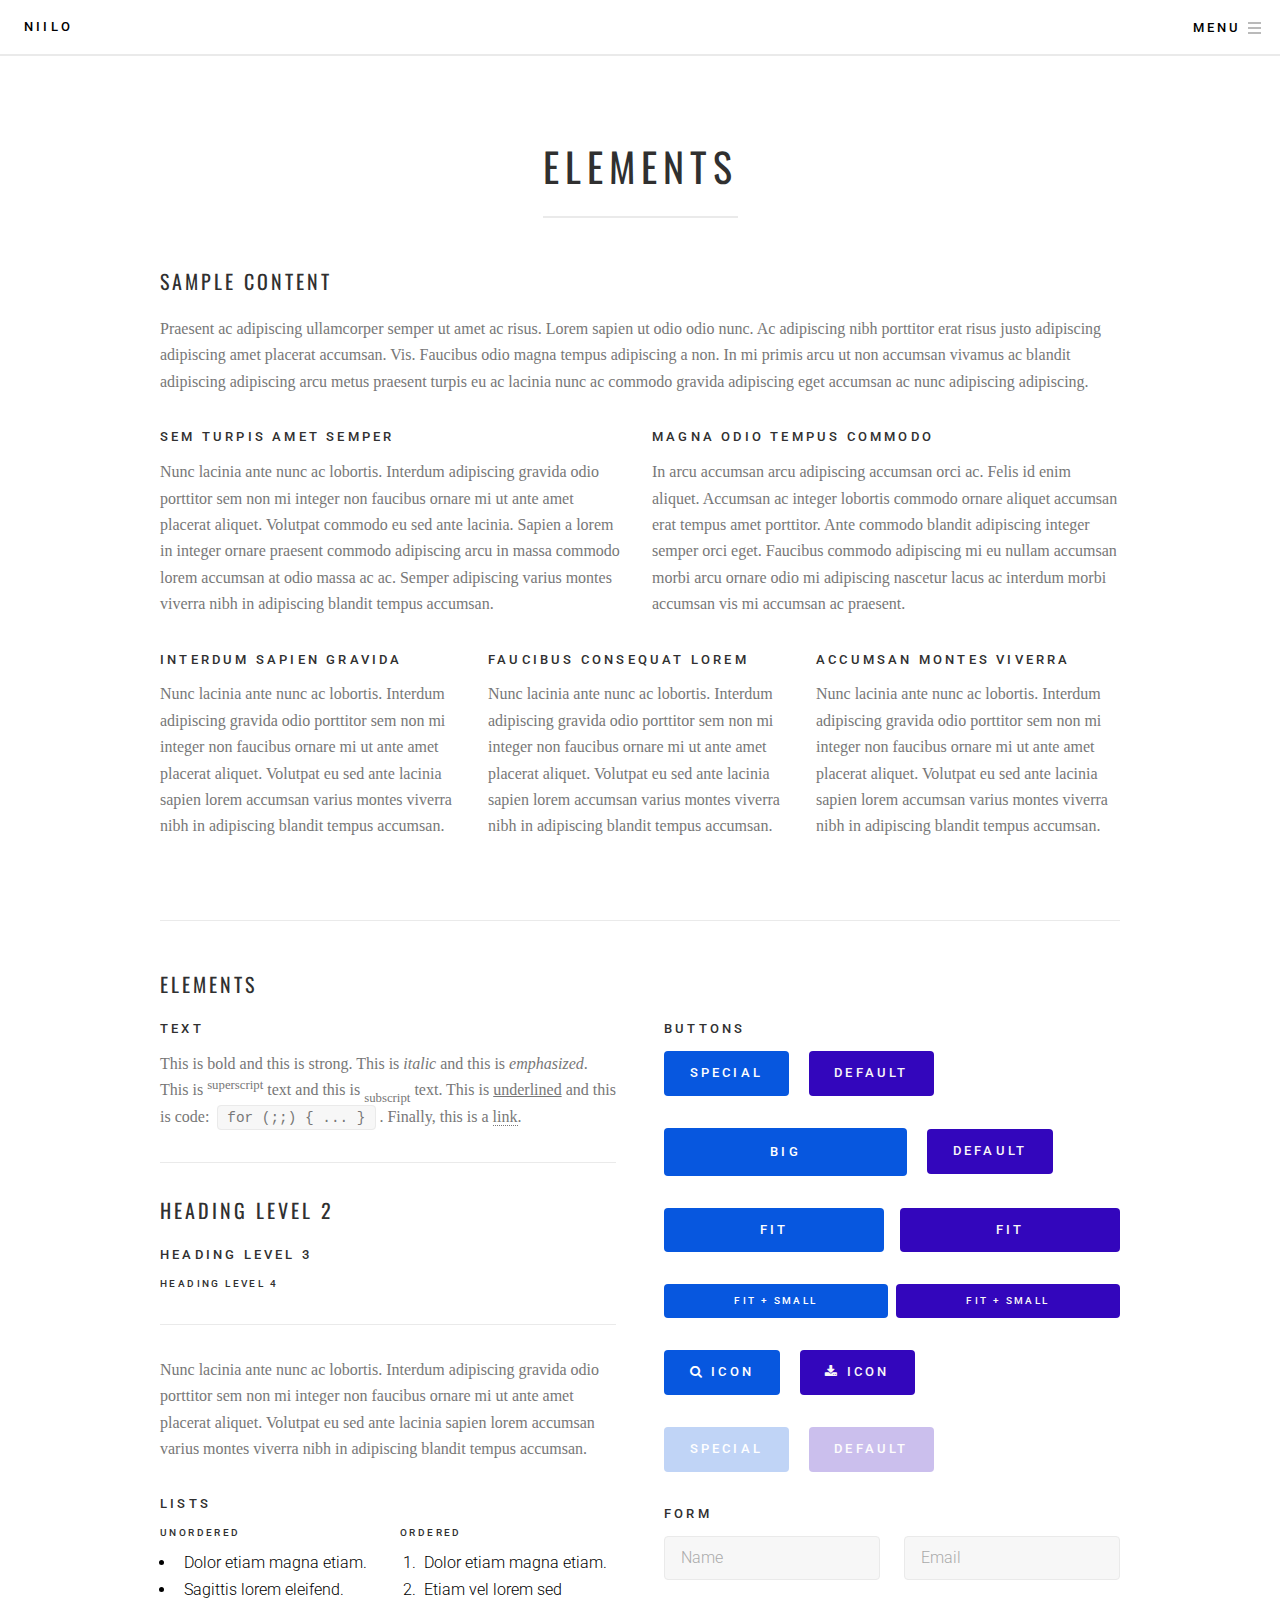
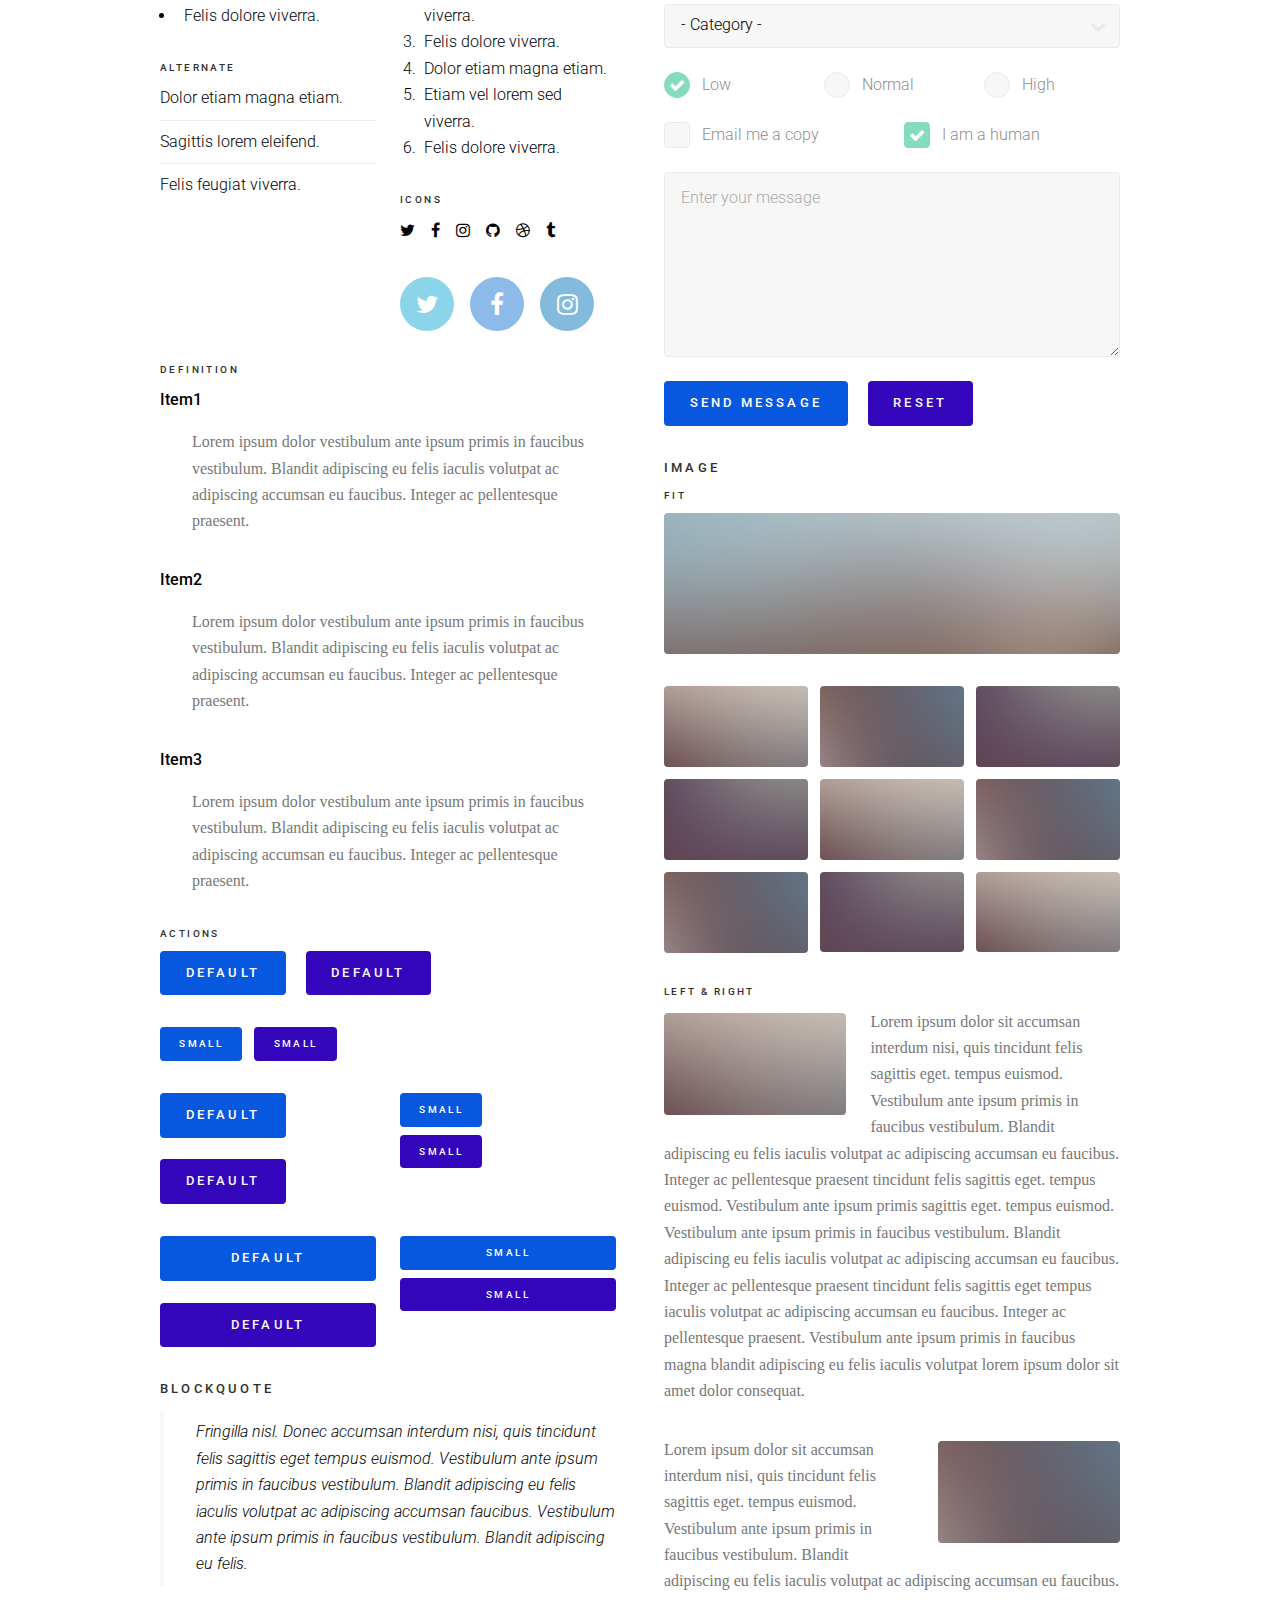
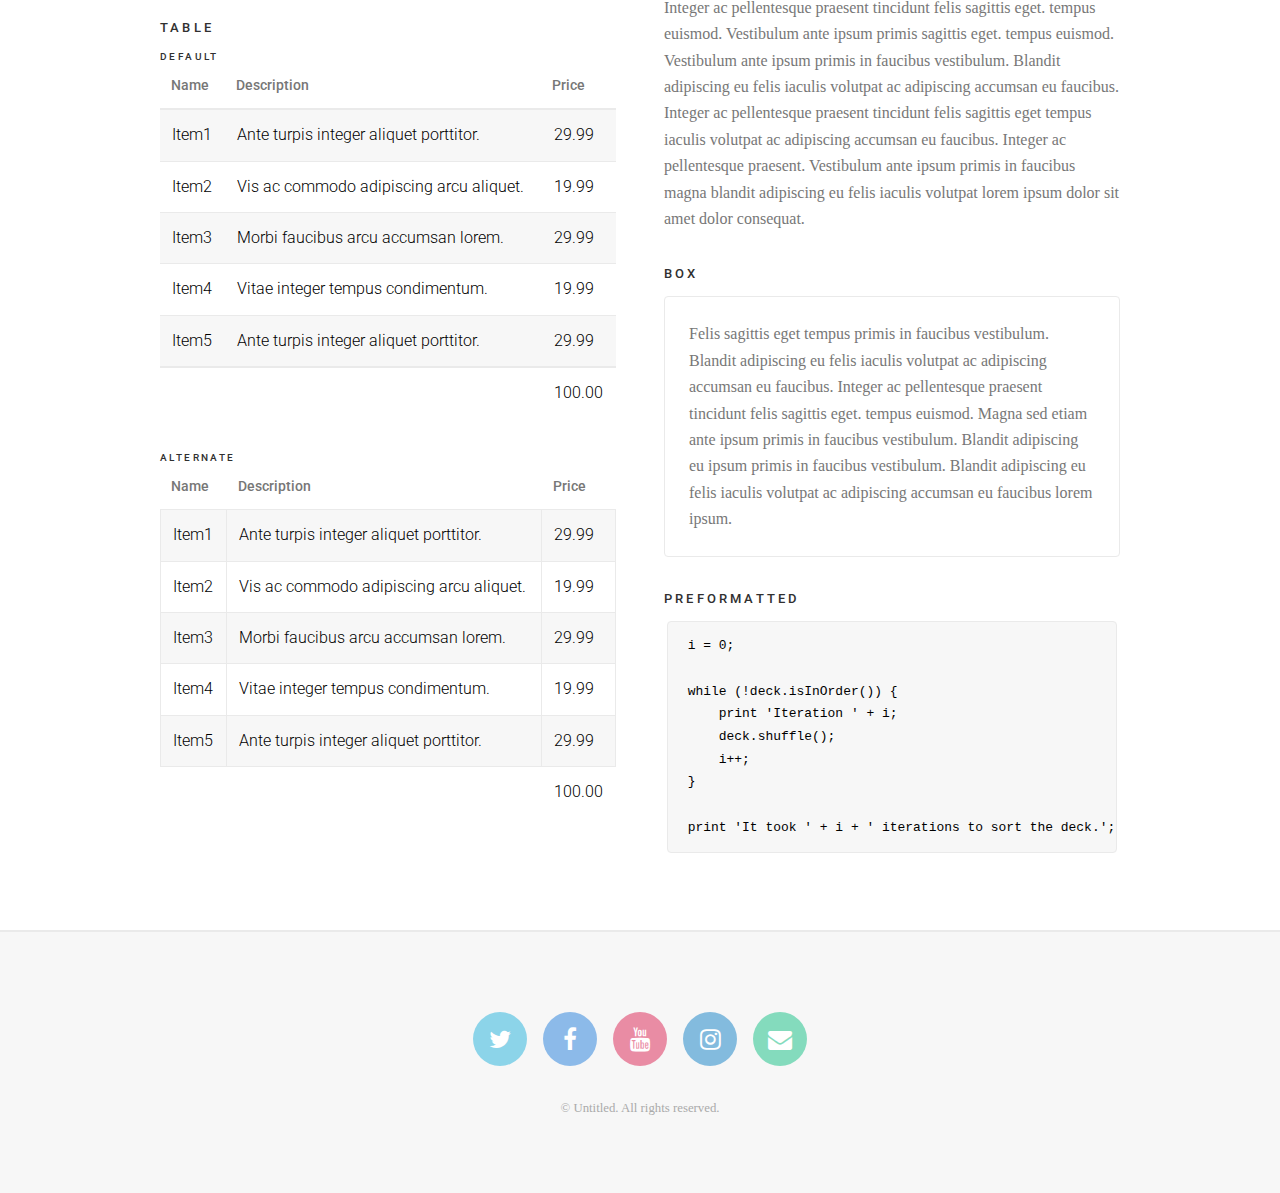
==== commit 14b437e0: "Cut out unneeded sections. Initial formatting of DOM. Experimented with photos." ====
--- a/elements.html
+++ b/elements.html
@@ -6,7 +6,7 @@
 -->
 <html>
 	<head>
-		<title>Untitled</title>
+		<title>Niilo Sign Up</title>
 		<meta charset="utf-8" />
 		<meta name="viewport" content="width=device-width, initial-scale=1" />
 		<!--[if lte IE 8]><script src="assets/js/ie/html5shiv.js"></script><![endif]-->
@@ -21,7 +21,7 @@
 
 				<!-- Header -->
 					<header id="header">
-						<a href="index.html" class="logo">Formula <span>by Pixelarity</span></a>
+						<a href="index.html" class="logo">Niilo</a>
 						<nav>
 							<ul>
 								<li><a href="#menu">Menu</a></li>
@@ -33,8 +33,8 @@
 					<nav id="menu">
 						<ul class="links">
 							<li><a href="index.html">Home</a></li>
-							<li><a href="generic.html">Generic</a></li>
-							<li><a href="elements.html">Elements</a></li>
+							<li><a href="generic.html">About Us</a></li>
+							<li><a href="elements.html">Sign Up</a></li>
 						</ul>
 						<ul class="actions vertical">
 							<li><a href="#" class="button special fit">Sign Up</a></li>
@@ -467,4 +467,4 @@
 			<script src="assets/js/main.js"></script>
 
 	</body>
-</html>+</html>
--- a/assets/css/main.css
+++ b/assets/css/main.css
@@ -1641,7 +1641,7 @@
 
 	body {
 		background-color: #333333;
-		color: #8e8e8e;
+		color: ##f9f7f7;
 	}
 
 	body, input, select, textarea {
@@ -1699,6 +1699,8 @@
 
 	p {
 		margin: 0 0 2em 0;
+		color: #777777;
+		font-family:Tahoma;
 	}
 
 	h1, h2, h3, h4, h5, h6 {
@@ -1830,11 +1832,11 @@
 	}
 
 	h1, h2, h3, h4, h5, h6 {
-		color: #777777;
+		color: #303030;
 	}
 
 	blockquote {
-		border-left-color: #eaeaea;
+		border-left-color: #f9f7f7;
 	}
 
 	code {
@@ -1959,9 +1961,9 @@
 	input[type="button"],
 	button,
 	.button {
-		background-color: transparent;
-		box-shadow: inset 0 0 0 2px #eaeaea;
-		color: #777777 !important;
+		background-color: #3306bc;
+		/*box-shadow: inset 0 0 0 2px #eaeaea;*/
+		color: #f9f7f7 !important;
 	}
 
 		input[type="submit"]:hover,
@@ -1970,7 +1972,7 @@
 		button:hover,
 		.button:hover {
 			box-shadow: inset 0 0 0 2px #84dbbd;
-			color: #84dbbd !important;
+			color: ##f9f7f7 !important;
 		}
 
 		input[type="submit"]:active,
@@ -1989,7 +1991,7 @@
 		button.special,
 		.button.special {
 			box-shadow: none;
-			background-color: #84dbbd;
+			background-color: #0757df;
 			color: #ffffff !important;
 		}
 
@@ -1998,7 +2000,7 @@
 			input[type="button"].special:hover,
 			button.special:hover,
 			.button.special:hover {
-				background-color: #70d5b2;
+				background-color: #8fd9ff;
 				color: #ffffff !important;
 			}
 
@@ -2632,6 +2634,7 @@
 
 	section.special, article.special {
 		text-align: center;
+		background-color: #ffffff;
 	}
 
 	section header, article header {
@@ -3703,4 +3706,22 @@
 		background-color: #ffffff;
 		min-height: 100vh;
 		opacity: 1;
-	}+	}
+
+
+
+
+
+
+
+
+	/* Adaptations */
+
+	#cta {
+		background-color:#0d47d0;
+		color: #ffffff;
+	}
+
+	#userhead {
+		color: #ffffff;
+	}
